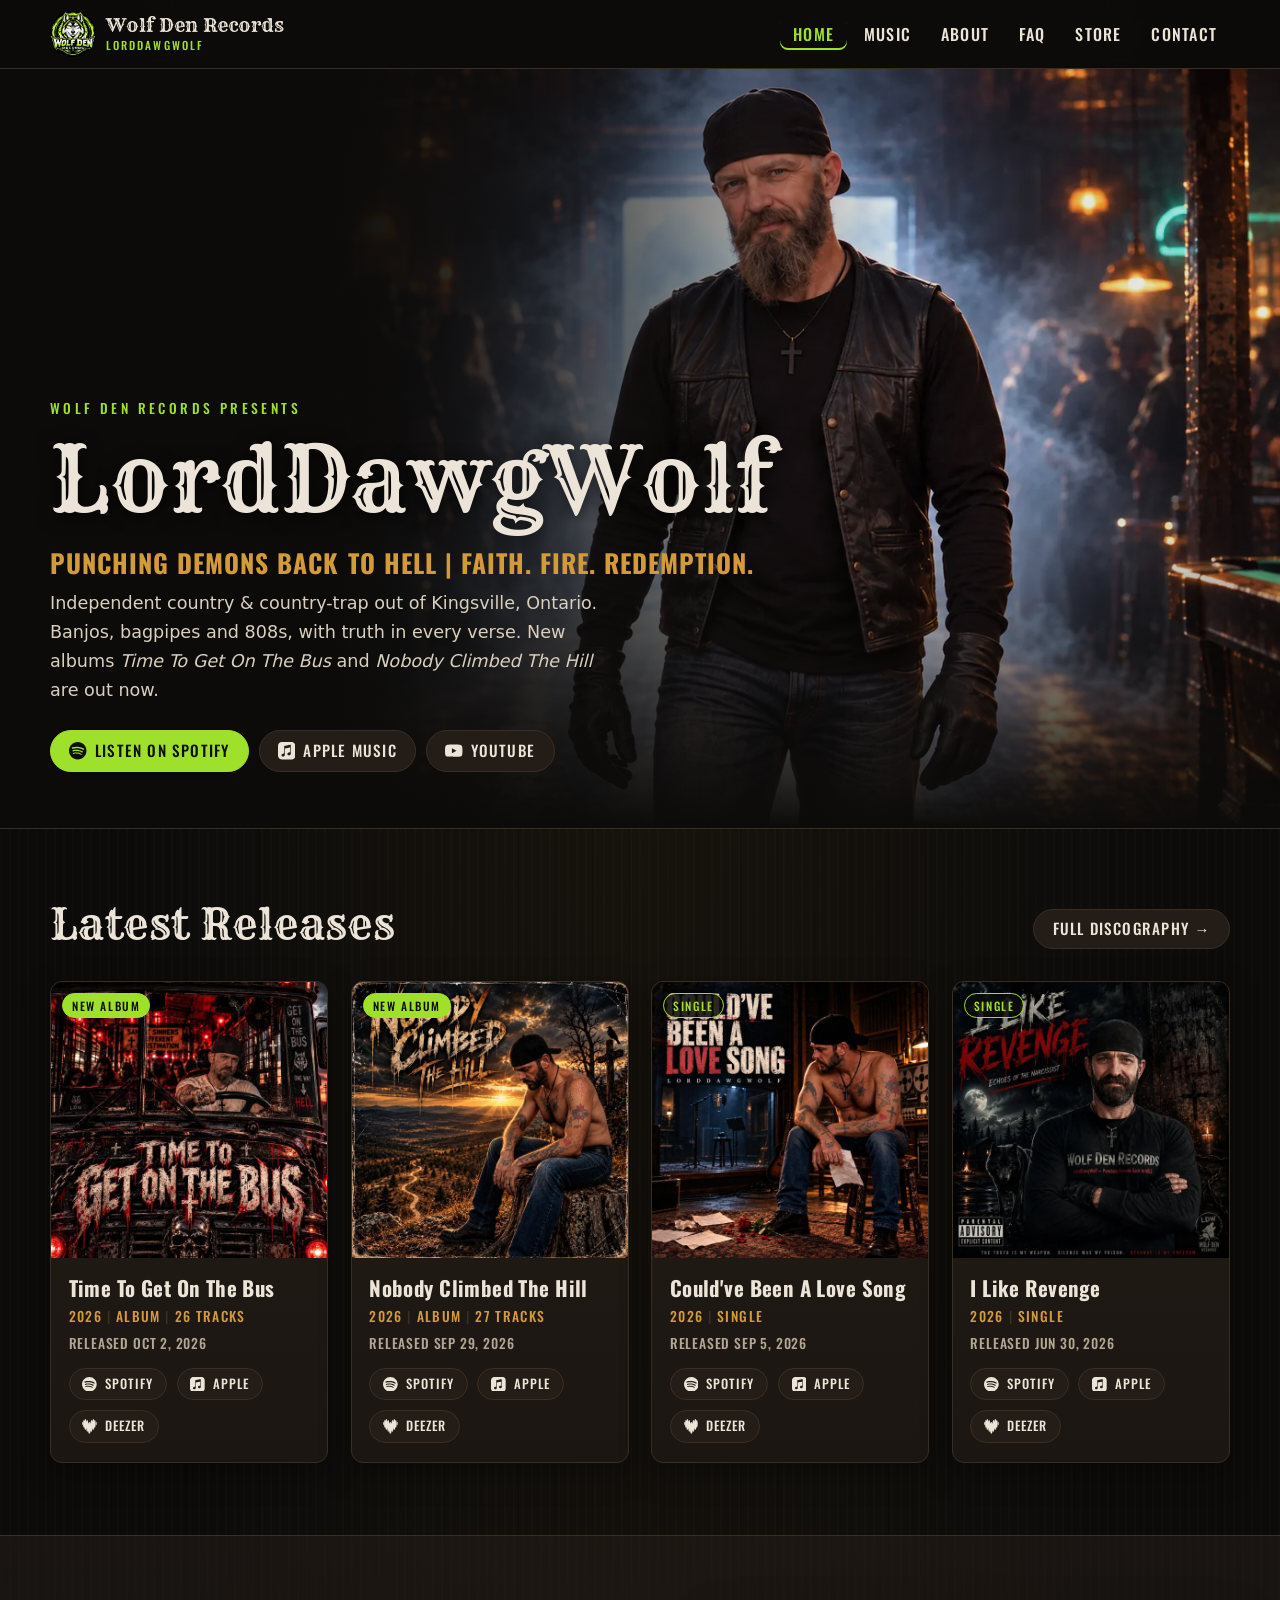
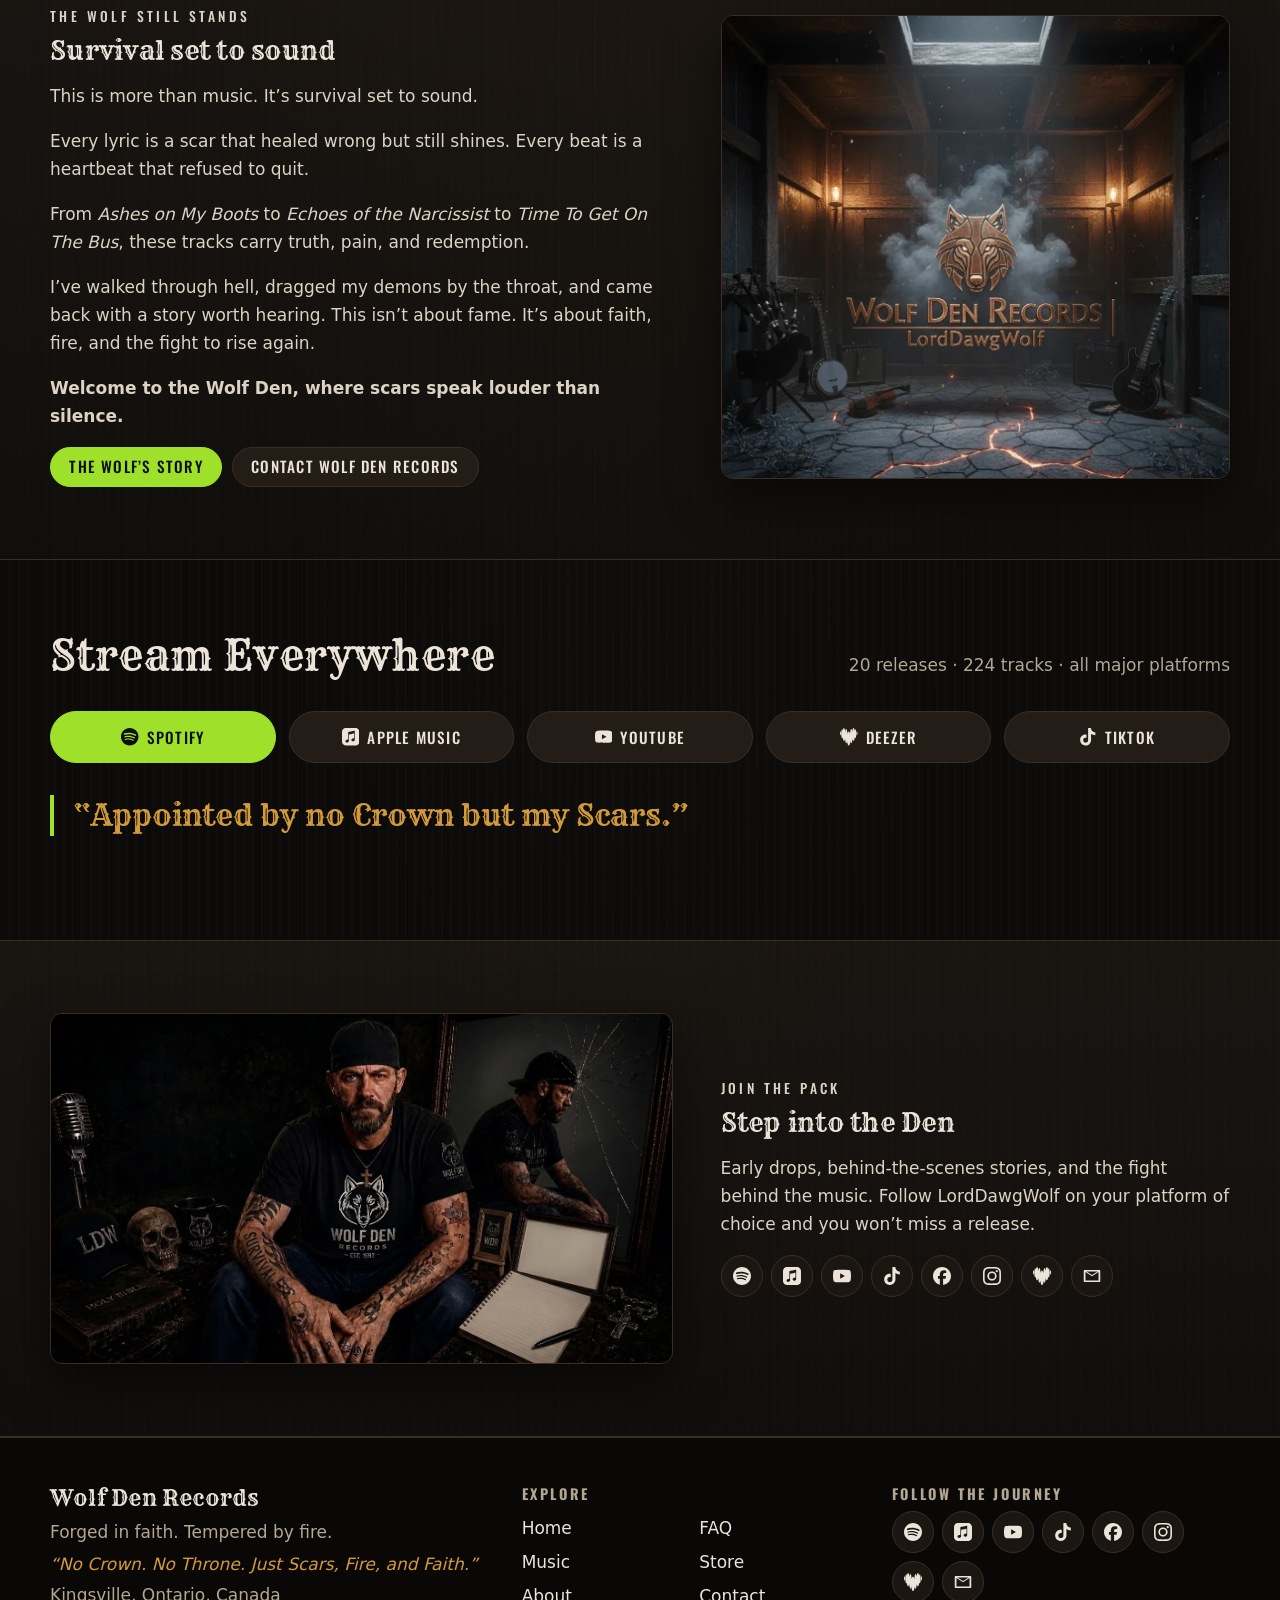
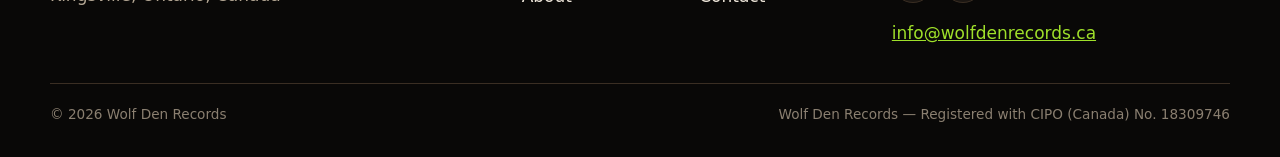
==== index.html @ fbacca32 "Wolf Den Records website" ====
<!DOCTYPE html>
<html lang="en-CA">
<head>
<meta charset="utf-8">
<meta name="viewport" content="width=device-width, initial-scale=1">
<title>LordDawgWolf | Wolf Den Records — Punching Demons Back To Hell</title>
<meta name="description" content="Wolf Den Records — LordDawgWolf delivers grit-driven hick-hop, country-rap and cinematic gospel-trap, turning pain into anthems of survival, redemption and faith with authentic storytelling and hard-hitting production.">
<link rel="canonical" href="https://wolfdenrecords.ca/">
<meta name="theme-color" content="#0c0b0a">
<meta property="og:site_name" content="Wolf Den Records">
<meta property="og:type" content="website">
<meta property="og:locale" content="en_CA">
<meta property="og:title" content="LordDawgWolf | Wolf Den Records — Punching Demons Back To Hell">
<meta property="og:description" content="Wolf Den Records — LordDawgWolf delivers grit-driven hick-hop, country-rap and cinematic gospel-trap, turning pain into anthems of survival, redemption and faith with authentic storytelling and hard-hitting production.">
<meta property="og:url" content="https://wolfdenrecords.ca/">
<meta property="og:image" content="https://wolfdenrecords.ca/assets/img/og-image.jpg">
<meta property="og:image:alt" content="LordDawgWolf standing in a smoky saloon">
<meta name="twitter:card" content="summary_large_image">
<meta name="twitter:title" content="LordDawgWolf | Wolf Den Records — Punching Demons Back To Hell">
<meta name="twitter:description" content="Wolf Den Records — LordDawgWolf delivers grit-driven hick-hop, country-rap and cinematic gospel-trap, turning pain into anthems of survival, redemption and faith with authentic storytelling and hard-hitting production.">
<meta name="twitter:image" content="https://wolfdenrecords.ca/assets/img/og-image.jpg">
<link rel="icon" href="favicon.ico" sizes="any">
<link rel="icon" type="image/png" sizes="32x32" href="assets/img/favicon-32.png">
<link rel="apple-touch-icon" href="apple-touch-icon.png">
<link rel="manifest" href="site.webmanifest">
<link rel="preload" href="assets/fonts/rye-latin.woff2" as="font" type="font/woff2" crossorigin>
<link rel="stylesheet" href="assets/css/style.css">
<script>document.documentElement.className+=' js'</script>
<script type="application/ld+json">{"@context": "https://schema.org", "@type": "MusicGroup", "name": "LordDawgWolf", "url": "https://wolfdenrecords.ca/", "image": "https://wolfdenrecords.ca/assets/img/og-image.jpg", "genre": ["Country", "Country trap", "Hick-hop"], "description": "Canadian country-trap artist from Kingsville, Ontario, blending 808s, banjo, fiddle and bagpipes into cinematic outlaw anthems about scars, faith and redemption.", "foundingLocation": {"@type": "Place", "name": "Kingsville, Ontario, Canada"}, "recordLabel": {"@type": "Organization", "name": "Wolf Den Records", "url": "https://wolfdenrecords.ca/", "email": "info@wolfdenrecords.ca"}, "sameAs": ["https://open.spotify.com/artist/54HKZPpDODuosJkeTmQR3r", "https://music.apple.com/ca/artist/lorddawgwolf/1848046424", "https://www.youtube.com/@LordDawgWolf", "https://www.deezer.com/artist/352460212", "https://www.tiktok.com/@lorddawgwolf", "https://www.facebook.com/share/1DM1rKw7Z3/", "https://www.instagram.com/lorddawgwolf"]}</script>
</head>
<body>
<a class="skip" href="#main">Skip to content</a>
<header class="site-header">
  <div class="wrap">
    <a class="brand" href="index.html" aria-label="Wolf Den Records home">
      <img src="assets/img/wolf-den-logo-160.webp" width="46" height="46" alt="">
      <span>Wolf Den Records<small>LordDawgWolf</small></span>
    </a>
    <button class="nav-toggle" aria-expanded="false" aria-controls="site-nav"><span class="bars"></span>Menu</button>
    <nav class="nav" id="site-nav" aria-label="Main">
      <ul><li><a href="index.html" aria-current="page">Home</a></li><li><a href="music.html">Music</a></li><li><a href="about.html">About</a></li><li><a href="faq.html">FAQ</a></li><li><a href="store.html">Store</a></li><li><a href="contact.html">Contact</a></li></ul>
    </nav>
  </div>
</header>
<main id="main">
<section class="hero">
  <img class="hero-bg" src="assets/img/photos/hero.webp" width="1600" height="900" alt="" fetchpriority="high">
  <div class="wrap">
    <p class="eyebrow">Wolf Den Records presents</p>
    <h1>LordDawgWolf</h1>
    <p class="tagline">Punching Demons Back To Hell | Faith. Fire. Redemption.</p>
    <p class="lede">Independent country &amp; country-trap out of Kingsville, Ontario. Banjos, bagpipes and 808s, with truth in every verse. New albums <em>Time To Get On The Bus</em> and <em>Nobody Climbed The Hill</em> are out now.</p>
    <div class="btn-row">
      <a class="btn btn-primary" href="https://open.spotify.com/artist/54HKZPpDODuosJkeTmQR3r" target="_blank" rel="noopener"><svg aria-hidden="true" focusable="false" viewBox="0 0 24 24" xmlns="http://www.w3.org/2000/svg"><path d="M12 0C5.4 0 0 5.4 0 12s5.4 12 12 12 12-5.4 12-12S18.66 0 12 0zm5.521 17.34c-.24.359-.66.48-1.021.24-2.82-1.74-6.36-2.101-10.561-1.141-.418.122-.779-.179-.899-.539-.12-.421.18-.78.54-.9 4.56-1.021 8.52-.6 11.64 1.32.42.18.479.659.301 1.02zm1.44-3.3c-.301.42-.841.6-1.262.3-3.239-1.98-8.159-2.58-11.939-1.38-.479.12-1.02-.12-1.14-.6-.12-.48.12-1.021.6-1.141C9.6 9.9 15 10.561 18.72 12.84c.361.181.54.78.241 1.2zm.12-3.36C15.24 8.4 8.82 8.16 5.16 9.301c-.6.179-1.2-.181-1.38-.721-.18-.601.18-1.2.72-1.381 4.26-1.26 11.28-1.02 15.721 1.621.539.3.719 1.02.419 1.56-.299.421-1.02.599-1.559.3z"/></svg><span>Listen on Spotify</span></a>
      <a class="btn" href="https://music.apple.com/ca/artist/lorddawgwolf/1848046424" target="_blank" rel="noopener"><svg aria-hidden="true" focusable="false" viewBox="0 0 24 24" xmlns="http://www.w3.org/2000/svg"><path d="M23.994 6.124a9.23 9.23 0 00-.24-2.19c-.317-1.31-1.062-2.31-2.18-3.043a5.022 5.022 0 00-1.877-.726 10.496 10.496 0 00-1.564-.15c-.04-.003-.083-.01-.124-.013H5.986c-.152.01-.303.017-.455.026-.747.043-1.49.123-2.193.4-1.336.53-2.3 1.452-2.865 2.78-.192.448-.292.925-.363 1.408-.056.392-.088.785-.1 1.18 0 .032-.007.062-.01.093v12.223c.01.14.017.283.027.424.05.815.154 1.624.497 2.373.65 1.42 1.738 2.353 3.234 2.801.42.127.856.187 1.293.228.555.053 1.11.06 1.667.06h11.03a12.5 12.5 0 001.57-.1c.822-.106 1.596-.35 2.295-.81a5.046 5.046 0 001.88-2.207c.186-.42.293-.87.37-1.324.113-.675.138-1.358.137-2.04-.002-3.8 0-7.595-.003-11.393zm-6.423 3.99v5.712c0 .417-.058.827-.244 1.206-.29.59-.76.962-1.388 1.14-.35.1-.706.157-1.07.173-.95.045-1.773-.6-1.943-1.536a1.88 1.88 0 011.038-2.022c.323-.16.67-.25 1.018-.324.378-.082.758-.153 1.134-.24.274-.063.457-.23.51-.516a.904.904 0 00.02-.193c0-1.815 0-3.63-.002-5.443a.725.725 0 00-.026-.185c-.04-.15-.15-.243-.304-.234-.16.01-.318.035-.475.066-.76.15-1.52.303-2.28.456l-2.325.47-1.374.278c-.016.003-.032.01-.048.013-.277.077-.377.203-.39.49-.002.042 0 .086 0 .13-.002 2.602 0 5.204-.003 7.805 0 .42-.047.836-.215 1.227-.278.64-.77 1.04-1.434 1.233-.35.1-.71.16-1.075.172-.96.036-1.755-.6-1.92-1.544-.14-.812.23-1.685 1.154-2.075.357-.15.73-.232 1.108-.31.287-.06.575-.116.86-.177.383-.083.583-.323.6-.714v-.15c0-2.96 0-5.922.002-8.882 0-.123.013-.25.042-.37.07-.285.273-.448.546-.518.255-.066.515-.112.774-.165.733-.15 1.466-.296 2.2-.444l2.27-.46c.67-.134 1.34-.27 2.01-.403.22-.043.442-.088.663-.106.31-.025.523.17.554.482.008.073.012.148.012.223.002 1.91.002 3.822 0 5.732z"/></svg><span>Apple Music</span></a>
      <a class="btn" href="https://www.youtube.com/@LordDawgWolf" target="_blank" rel="noopener"><svg aria-hidden="true" focusable="false" viewBox="0 0 24 24" xmlns="http://www.w3.org/2000/svg"><path d="M23.498 6.186a3.016 3.016 0 0 0-2.122-2.136C19.505 3.545 12 3.545 12 3.545s-7.505 0-9.377.505A3.017 3.017 0 0 0 .502 6.186C0 8.07 0 12 0 12s0 3.93.502 5.814a3.016 3.016 0 0 0 2.122 2.136c1.871.505 9.376.505 9.376.505s7.505 0 9.377-.505a3.015 3.015 0 0 0 2.122-2.136C24 15.93 24 12 24 12s0-3.93-.502-5.814zM9.545 15.568V8.432L15.818 12l-6.273 3.568z"/></svg><span>YouTube</span></a>
    </div>
  </div>
</section>

<section class="section">
  <div class="wrap">
    <div class="section-head">
      <h2>Latest Releases</h2>
      <a class="btn" href="music.html">Full discography &rarr;</a>
    </div>
    <div class="grid grid-4">
      <article class="card" data-type="album" id="time-to-get-on-the-bus">
  <div class="cover">
    <img src="assets/img/covers/time-to-get-on-the-bus.webp" width="600" height="600" alt="Time To Get On The Bus cover art" decoding="async">
    <span class="badge new">New Album</span>
  </div>
  <div class="card-body">
    <h3>Time To Get On The Bus</h3>
    <p class="meta">2026<span class="sep">|</span>Album<span class="sep">|</span>26 tracks</p>
    <p class="meta" style="color:var(--muted);letter-spacing:.06em">Released Oct 2, 2026</p>
    
    <div class="btn-row">
      <a class="btn btn-sm" href="https://open.spotify.com/album/0VPCMQKRj4ctDC8a9RQ6Iv" target="_blank" rel="noopener"><svg aria-hidden="true" focusable="false" viewBox="0 0 24 24" xmlns="http://www.w3.org/2000/svg"><path d="M12 0C5.4 0 0 5.4 0 12s5.4 12 12 12 12-5.4 12-12S18.66 0 12 0zm5.521 17.34c-.24.359-.66.48-1.021.24-2.82-1.74-6.36-2.101-10.561-1.141-.418.122-.779-.179-.899-.539-.12-.421.18-.78.54-.9 4.56-1.021 8.52-.6 11.64 1.32.42.18.479.659.301 1.02zm1.44-3.3c-.301.42-.841.6-1.262.3-3.239-1.98-8.159-2.58-11.939-1.38-.479.12-1.02-.12-1.14-.6-.12-.48.12-1.021.6-1.141C9.6 9.9 15 10.561 18.72 12.84c.361.181.54.78.241 1.2zm.12-3.36C15.24 8.4 8.82 8.16 5.16 9.301c-.6.179-1.2-.181-1.38-.721-.18-.601.18-1.2.72-1.381 4.26-1.26 11.28-1.02 15.721 1.621.539.3.719 1.02.419 1.56-.299.421-1.02.599-1.559.3z"/></svg><span>Spotify</span></a>
      <a class="btn btn-sm" href="https://music.apple.com/ca/album/6818849398" target="_blank" rel="noopener"><svg aria-hidden="true" focusable="false" viewBox="0 0 24 24" xmlns="http://www.w3.org/2000/svg"><path d="M23.994 6.124a9.23 9.23 0 00-.24-2.19c-.317-1.31-1.062-2.31-2.18-3.043a5.022 5.022 0 00-1.877-.726 10.496 10.496 0 00-1.564-.15c-.04-.003-.083-.01-.124-.013H5.986c-.152.01-.303.017-.455.026-.747.043-1.49.123-2.193.4-1.336.53-2.3 1.452-2.865 2.78-.192.448-.292.925-.363 1.408-.056.392-.088.785-.1 1.18 0 .032-.007.062-.01.093v12.223c.01.14.017.283.027.424.05.815.154 1.624.497 2.373.65 1.42 1.738 2.353 3.234 2.801.42.127.856.187 1.293.228.555.053 1.11.06 1.667.06h11.03a12.5 12.5 0 001.57-.1c.822-.106 1.596-.35 2.295-.81a5.046 5.046 0 001.88-2.207c.186-.42.293-.87.37-1.324.113-.675.138-1.358.137-2.04-.002-3.8 0-7.595-.003-11.393zm-6.423 3.99v5.712c0 .417-.058.827-.244 1.206-.29.59-.76.962-1.388 1.14-.35.1-.706.157-1.07.173-.95.045-1.773-.6-1.943-1.536a1.88 1.88 0 011.038-2.022c.323-.16.67-.25 1.018-.324.378-.082.758-.153 1.134-.24.274-.063.457-.23.51-.516a.904.904 0 00.02-.193c0-1.815 0-3.63-.002-5.443a.725.725 0 00-.026-.185c-.04-.15-.15-.243-.304-.234-.16.01-.318.035-.475.066-.76.15-1.52.303-2.28.456l-2.325.47-1.374.278c-.016.003-.032.01-.048.013-.277.077-.377.203-.39.49-.002.042 0 .086 0 .13-.002 2.602 0 5.204-.003 7.805 0 .42-.047.836-.215 1.227-.278.64-.77 1.04-1.434 1.233-.35.1-.71.16-1.075.172-.96.036-1.755-.6-1.92-1.544-.14-.812.23-1.685 1.154-2.075.357-.15.73-.232 1.108-.31.287-.06.575-.116.86-.177.383-.083.583-.323.6-.714v-.15c0-2.96 0-5.922.002-8.882 0-.123.013-.25.042-.37.07-.285.273-.448.546-.518.255-.066.515-.112.774-.165.733-.15 1.466-.296 2.2-.444l2.27-.46c.67-.134 1.34-.27 2.01-.403.22-.043.442-.088.663-.106.31-.025.523.17.554.482.008.073.012.148.012.223.002 1.91.002 3.822 0 5.732z"/></svg><span>Apple</span></a>
      <a class="btn btn-sm" href="https://www.deezer.com/album/1112443962" target="_blank" rel="noopener"><svg aria-hidden="true" focusable="false" viewBox="0 0 24 24" xmlns="http://www.w3.org/2000/svg"><path d="M.693 10.024c.381 0 .693-1.256.693-2.807 0-1.55-.312-2.807-.693-2.807C.312 4.41 0 5.666 0 7.217s.312 2.808.693 2.808ZM21.038 1.56c-.364 0-.684.805-.91 2.096C19.765 1.446 19.184 0 18.526 0c-.78 0-1.464 2.036-1.784 5-.312-2.158-.788-3.536-1.325-3.536-.745 0-1.386 2.704-1.62 6.472-.442-1.932-1.083-3.145-1.793-3.145s-1.35 1.213-1.793 3.145c-.242-3.76-.874-6.463-1.628-6.463-.537 0-1.013 1.378-1.325 3.535C6.938 2.036 6.262 0 5.474 0c-.658 0-1.247 1.447-1.602 3.665-.217-1.291-.546-2.105-.91-2.105-.675 0-1.221 2.807-1.221 6.272 0 3.466.546 6.273 1.221 6.273.277 0 .537-.476.736-1.273.32 2.928.996 4.938 1.776 4.938.606 0 1.143-1.204 1.507-3.11.251 3.622.875 6.195 1.602 6.195.46 0 .875-1.023 1.187-2.677C10.142 21.6 11 24 12.004 24c1.005 0 1.863-2.4 2.235-5.822.312 1.654.727 2.677 1.186 2.677.728 0 1.352-2.573 1.603-6.195.364 1.906.9 3.11 1.507 3.11.78 0 1.455-2.01 1.775-4.938.208.797.46 1.273.737 1.273.675 0 1.22-2.807 1.22-6.273-.008-3.457-.553-6.272-1.23-6.272ZM23.307 10.024c.381 0 .693-1.256.693-2.807 0-1.55-.312-2.807-.693-2.807-.381 0-.693 1.256-.693 2.807s.312 2.808.693 2.808Z"/></svg><span>Deezer</span></a>
    </div>
  </div>
</article><article class="card" data-type="album" id="nobody-climbed-the-hill">
  <div class="cover">
    <img src="assets/img/covers/nobody-climbed-the-hill.webp" width="600" height="600" alt="Nobody Climbed The Hill cover art" decoding="async">
    <span class="badge new">New Album</span>
  </div>
  <div class="card-body">
    <h3>Nobody Climbed The Hill</h3>
    <p class="meta">2026<span class="sep">|</span>Album<span class="sep">|</span>27 tracks</p>
    <p class="meta" style="color:var(--muted);letter-spacing:.06em">Released Sep 29, 2026</p>
    
    <div class="btn-row">
      <a class="btn btn-sm" href="https://open.spotify.com/album/1J46hDo4myG3IOfuHNoisw" target="_blank" rel="noopener"><svg aria-hidden="true" focusable="false" viewBox="0 0 24 24" xmlns="http://www.w3.org/2000/svg"><path d="M12 0C5.4 0 0 5.4 0 12s5.4 12 12 12 12-5.4 12-12S18.66 0 12 0zm5.521 17.34c-.24.359-.66.48-1.021.24-2.82-1.74-6.36-2.101-10.561-1.141-.418.122-.779-.179-.899-.539-.12-.421.18-.78.54-.9 4.56-1.021 8.52-.6 11.64 1.32.42.18.479.659.301 1.02zm1.44-3.3c-.301.42-.841.6-1.262.3-3.239-1.98-8.159-2.58-11.939-1.38-.479.12-1.02-.12-1.14-.6-.12-.48.12-1.021.6-1.141C9.6 9.9 15 10.561 18.72 12.84c.361.181.54.78.241 1.2zm.12-3.36C15.24 8.4 8.82 8.16 5.16 9.301c-.6.179-1.2-.181-1.38-.721-.18-.601.18-1.2.72-1.381 4.26-1.26 11.28-1.02 15.721 1.621.539.3.719 1.02.419 1.56-.299.421-1.02.599-1.559.3z"/></svg><span>Spotify</span></a>
      <a class="btn btn-sm" href="https://music.apple.com/ca/album/6817637876" target="_blank" rel="noopener"><svg aria-hidden="true" focusable="false" viewBox="0 0 24 24" xmlns="http://www.w3.org/2000/svg"><path d="M23.994 6.124a9.23 9.23 0 00-.24-2.19c-.317-1.31-1.062-2.31-2.18-3.043a5.022 5.022 0 00-1.877-.726 10.496 10.496 0 00-1.564-.15c-.04-.003-.083-.01-.124-.013H5.986c-.152.01-.303.017-.455.026-.747.043-1.49.123-2.193.4-1.336.53-2.3 1.452-2.865 2.78-.192.448-.292.925-.363 1.408-.056.392-.088.785-.1 1.18 0 .032-.007.062-.01.093v12.223c.01.14.017.283.027.424.05.815.154 1.624.497 2.373.65 1.42 1.738 2.353 3.234 2.801.42.127.856.187 1.293.228.555.053 1.11.06 1.667.06h11.03a12.5 12.5 0 001.57-.1c.822-.106 1.596-.35 2.295-.81a5.046 5.046 0 001.88-2.207c.186-.42.293-.87.37-1.324.113-.675.138-1.358.137-2.04-.002-3.8 0-7.595-.003-11.393zm-6.423 3.99v5.712c0 .417-.058.827-.244 1.206-.29.59-.76.962-1.388 1.14-.35.1-.706.157-1.07.173-.95.045-1.773-.6-1.943-1.536a1.88 1.88 0 011.038-2.022c.323-.16.67-.25 1.018-.324.378-.082.758-.153 1.134-.24.274-.063.457-.23.51-.516a.904.904 0 00.02-.193c0-1.815 0-3.63-.002-5.443a.725.725 0 00-.026-.185c-.04-.15-.15-.243-.304-.234-.16.01-.318.035-.475.066-.76.15-1.52.303-2.28.456l-2.325.47-1.374.278c-.016.003-.032.01-.048.013-.277.077-.377.203-.39.49-.002.042 0 .086 0 .13-.002 2.602 0 5.204-.003 7.805 0 .42-.047.836-.215 1.227-.278.64-.77 1.04-1.434 1.233-.35.1-.71.16-1.075.172-.96.036-1.755-.6-1.92-1.544-.14-.812.23-1.685 1.154-2.075.357-.15.73-.232 1.108-.31.287-.06.575-.116.86-.177.383-.083.583-.323.6-.714v-.15c0-2.96 0-5.922.002-8.882 0-.123.013-.25.042-.37.07-.285.273-.448.546-.518.255-.066.515-.112.774-.165.733-.15 1.466-.296 2.2-.444l2.27-.46c.67-.134 1.34-.27 2.01-.403.22-.043.442-.088.663-.106.31-.025.523.17.554.482.008.073.012.148.012.223.002 1.91.002 3.822 0 5.732z"/></svg><span>Apple</span></a>
      <a class="btn btn-sm" href="https://www.deezer.com/album/1109908102" target="_blank" rel="noopener"><svg aria-hidden="true" focusable="false" viewBox="0 0 24 24" xmlns="http://www.w3.org/2000/svg"><path d="M.693 10.024c.381 0 .693-1.256.693-2.807 0-1.55-.312-2.807-.693-2.807C.312 4.41 0 5.666 0 7.217s.312 2.808.693 2.808ZM21.038 1.56c-.364 0-.684.805-.91 2.096C19.765 1.446 19.184 0 18.526 0c-.78 0-1.464 2.036-1.784 5-.312-2.158-.788-3.536-1.325-3.536-.745 0-1.386 2.704-1.62 6.472-.442-1.932-1.083-3.145-1.793-3.145s-1.35 1.213-1.793 3.145c-.242-3.76-.874-6.463-1.628-6.463-.537 0-1.013 1.378-1.325 3.535C6.938 2.036 6.262 0 5.474 0c-.658 0-1.247 1.447-1.602 3.665-.217-1.291-.546-2.105-.91-2.105-.675 0-1.221 2.807-1.221 6.272 0 3.466.546 6.273 1.221 6.273.277 0 .537-.476.736-1.273.32 2.928.996 4.938 1.776 4.938.606 0 1.143-1.204 1.507-3.11.251 3.622.875 6.195 1.602 6.195.46 0 .875-1.023 1.187-2.677C10.142 21.6 11 24 12.004 24c1.005 0 1.863-2.4 2.235-5.822.312 1.654.727 2.677 1.186 2.677.728 0 1.352-2.573 1.603-6.195.364 1.906.9 3.11 1.507 3.11.78 0 1.455-2.01 1.775-4.938.208.797.46 1.273.737 1.273.675 0 1.22-2.807 1.22-6.273-.008-3.457-.553-6.272-1.23-6.272ZM23.307 10.024c.381 0 .693-1.256.693-2.807 0-1.55-.312-2.807-.693-2.807-.381 0-.693 1.256-.693 2.807s.312 2.808.693 2.808Z"/></svg><span>Deezer</span></a>
    </div>
  </div>
</article><article class="card" data-type="single" id="couldve-been-a-love-song">
  <div class="cover">
    <img src="assets/img/covers/couldve-been-a-love-song.webp" width="600" height="600" alt="Could&#x27;ve Been A Love Song cover art" decoding="async">
    <span class="badge">Single</span>
  </div>
  <div class="card-body">
    <h3>Could&#x27;ve Been A Love Song</h3>
    <p class="meta">2026<span class="sep">|</span>Single</p>
    <p class="meta" style="color:var(--muted);letter-spacing:.06em">Released Sep 5, 2026</p>
    
    <div class="btn-row">
      <a class="btn btn-sm" href="https://open.spotify.com/album/2A6qe8RYlAajyJx7Ziok0I" target="_blank" rel="noopener"><svg aria-hidden="true" focusable="false" viewBox="0 0 24 24" xmlns="http://www.w3.org/2000/svg"><path d="M12 0C5.4 0 0 5.4 0 12s5.4 12 12 12 12-5.4 12-12S18.66 0 12 0zm5.521 17.34c-.24.359-.66.48-1.021.24-2.82-1.74-6.36-2.101-10.561-1.141-.418.122-.779-.179-.899-.539-.12-.421.18-.78.54-.9 4.56-1.021 8.52-.6 11.64 1.32.42.18.479.659.301 1.02zm1.44-3.3c-.301.42-.841.6-1.262.3-3.239-1.98-8.159-2.58-11.939-1.38-.479.12-1.02-.12-1.14-.6-.12-.48.12-1.021.6-1.141C9.6 9.9 15 10.561 18.72 12.84c.361.181.54.78.241 1.2zm.12-3.36C15.24 8.4 8.82 8.16 5.16 9.301c-.6.179-1.2-.181-1.38-.721-.18-.601.18-1.2.72-1.381 4.26-1.26 11.28-1.02 15.721 1.621.539.3.719 1.02.419 1.56-.299.421-1.02.599-1.559.3z"/></svg><span>Spotify</span></a>
      <a class="btn btn-sm" href="https://music.apple.com/ca/album/6808920932" target="_blank" rel="noopener"><svg aria-hidden="true" focusable="false" viewBox="0 0 24 24" xmlns="http://www.w3.org/2000/svg"><path d="M23.994 6.124a9.23 9.23 0 00-.24-2.19c-.317-1.31-1.062-2.31-2.18-3.043a5.022 5.022 0 00-1.877-.726 10.496 10.496 0 00-1.564-.15c-.04-.003-.083-.01-.124-.013H5.986c-.152.01-.303.017-.455.026-.747.043-1.49.123-2.193.4-1.336.53-2.3 1.452-2.865 2.78-.192.448-.292.925-.363 1.408-.056.392-.088.785-.1 1.18 0 .032-.007.062-.01.093v12.223c.01.14.017.283.027.424.05.815.154 1.624.497 2.373.65 1.42 1.738 2.353 3.234 2.801.42.127.856.187 1.293.228.555.053 1.11.06 1.667.06h11.03a12.5 12.5 0 001.57-.1c.822-.106 1.596-.35 2.295-.81a5.046 5.046 0 001.88-2.207c.186-.42.293-.87.37-1.324.113-.675.138-1.358.137-2.04-.002-3.8 0-7.595-.003-11.393zm-6.423 3.99v5.712c0 .417-.058.827-.244 1.206-.29.59-.76.962-1.388 1.14-.35.1-.706.157-1.07.173-.95.045-1.773-.6-1.943-1.536a1.88 1.88 0 011.038-2.022c.323-.16.67-.25 1.018-.324.378-.082.758-.153 1.134-.24.274-.063.457-.23.51-.516a.904.904 0 00.02-.193c0-1.815 0-3.63-.002-5.443a.725.725 0 00-.026-.185c-.04-.15-.15-.243-.304-.234-.16.01-.318.035-.475.066-.76.15-1.52.303-2.28.456l-2.325.47-1.374.278c-.016.003-.032.01-.048.013-.277.077-.377.203-.39.49-.002.042 0 .086 0 .13-.002 2.602 0 5.204-.003 7.805 0 .42-.047.836-.215 1.227-.278.64-.77 1.04-1.434 1.233-.35.1-.71.16-1.075.172-.96.036-1.755-.6-1.92-1.544-.14-.812.23-1.685 1.154-2.075.357-.15.73-.232 1.108-.31.287-.06.575-.116.86-.177.383-.083.583-.323.6-.714v-.15c0-2.96 0-5.922.002-8.882 0-.123.013-.25.042-.37.07-.285.273-.448.546-.518.255-.066.515-.112.774-.165.733-.15 1.466-.296 2.2-.444l2.27-.46c.67-.134 1.34-.27 2.01-.403.22-.043.442-.088.663-.106.31-.025.523.17.554.482.008.073.012.148.012.223.002 1.91.002 3.822 0 5.732z"/></svg><span>Apple</span></a>
      <a class="btn btn-sm" href="https://www.deezer.com/album/1071551472" target="_blank" rel="noopener"><svg aria-hidden="true" focusable="false" viewBox="0 0 24 24" xmlns="http://www.w3.org/2000/svg"><path d="M.693 10.024c.381 0 .693-1.256.693-2.807 0-1.55-.312-2.807-.693-2.807C.312 4.41 0 5.666 0 7.217s.312 2.808.693 2.808ZM21.038 1.56c-.364 0-.684.805-.91 2.096C19.765 1.446 19.184 0 18.526 0c-.78 0-1.464 2.036-1.784 5-.312-2.158-.788-3.536-1.325-3.536-.745 0-1.386 2.704-1.62 6.472-.442-1.932-1.083-3.145-1.793-3.145s-1.35 1.213-1.793 3.145c-.242-3.76-.874-6.463-1.628-6.463-.537 0-1.013 1.378-1.325 3.535C6.938 2.036 6.262 0 5.474 0c-.658 0-1.247 1.447-1.602 3.665-.217-1.291-.546-2.105-.91-2.105-.675 0-1.221 2.807-1.221 6.272 0 3.466.546 6.273 1.221 6.273.277 0 .537-.476.736-1.273.32 2.928.996 4.938 1.776 4.938.606 0 1.143-1.204 1.507-3.11.251 3.622.875 6.195 1.602 6.195.46 0 .875-1.023 1.187-2.677C10.142 21.6 11 24 12.004 24c1.005 0 1.863-2.4 2.235-5.822.312 1.654.727 2.677 1.186 2.677.728 0 1.352-2.573 1.603-6.195.364 1.906.9 3.11 1.507 3.11.78 0 1.455-2.01 1.775-4.938.208.797.46 1.273.737 1.273.675 0 1.22-2.807 1.22-6.273-.008-3.457-.553-6.272-1.23-6.272ZM23.307 10.024c.381 0 .693-1.256.693-2.807 0-1.55-.312-2.807-.693-2.807-.381 0-.693 1.256-.693 2.807s.312 2.808.693 2.808Z"/></svg><span>Deezer</span></a>
    </div>
  </div>
</article><article class="card" data-type="single" id="i-like-revenge">
  <div class="cover">
    <img src="assets/img/covers/i-like-revenge.webp" width="600" height="600" alt="I Like Revenge cover art" decoding="async">
    <span class="badge">Single</span>
  </div>
  <div class="card-body">
    <h3>I Like Revenge</h3>
    <p class="meta">2026<span class="sep">|</span>Single</p>
    <p class="meta" style="color:var(--muted);letter-spacing:.06em">Released Jun 30, 2026</p>
    
    <div class="btn-row">
      <a class="btn btn-sm" href="https://open.spotify.com/album/4DhrR4mgxKsfKlfGSuA7NU" target="_blank" rel="noopener"><svg aria-hidden="true" focusable="false" viewBox="0 0 24 24" xmlns="http://www.w3.org/2000/svg"><path d="M12 0C5.4 0 0 5.4 0 12s5.4 12 12 12 12-5.4 12-12S18.66 0 12 0zm5.521 17.34c-.24.359-.66.48-1.021.24-2.82-1.74-6.36-2.101-10.561-1.141-.418.122-.779-.179-.899-.539-.12-.421.18-.78.54-.9 4.56-1.021 8.52-.6 11.64 1.32.42.18.479.659.301 1.02zm1.44-3.3c-.301.42-.841.6-1.262.3-3.239-1.98-8.159-2.58-11.939-1.38-.479.12-1.02-.12-1.14-.6-.12-.48.12-1.021.6-1.141C9.6 9.9 15 10.561 18.72 12.84c.361.181.54.78.241 1.2zm.12-3.36C15.24 8.4 8.82 8.16 5.16 9.301c-.6.179-1.2-.181-1.38-.721-.18-.601.18-1.2.72-1.381 4.26-1.26 11.28-1.02 15.721 1.621.539.3.719 1.02.419 1.56-.299.421-1.02.599-1.559.3z"/></svg><span>Spotify</span></a>
      <a class="btn btn-sm" href="https://music.apple.com/ca/album/6785386909" target="_blank" rel="noopener"><svg aria-hidden="true" focusable="false" viewBox="0 0 24 24" xmlns="http://www.w3.org/2000/svg"><path d="M23.994 6.124a9.23 9.23 0 00-.24-2.19c-.317-1.31-1.062-2.31-2.18-3.043a5.022 5.022 0 00-1.877-.726 10.496 10.496 0 00-1.564-.15c-.04-.003-.083-.01-.124-.013H5.986c-.152.01-.303.017-.455.026-.747.043-1.49.123-2.193.4-1.336.53-2.3 1.452-2.865 2.78-.192.448-.292.925-.363 1.408-.056.392-.088.785-.1 1.18 0 .032-.007.062-.01.093v12.223c.01.14.017.283.027.424.05.815.154 1.624.497 2.373.65 1.42 1.738 2.353 3.234 2.801.42.127.856.187 1.293.228.555.053 1.11.06 1.667.06h11.03a12.5 12.5 0 001.57-.1c.822-.106 1.596-.35 2.295-.81a5.046 5.046 0 001.88-2.207c.186-.42.293-.87.37-1.324.113-.675.138-1.358.137-2.04-.002-3.8 0-7.595-.003-11.393zm-6.423 3.99v5.712c0 .417-.058.827-.244 1.206-.29.59-.76.962-1.388 1.14-.35.1-.706.157-1.07.173-.95.045-1.773-.6-1.943-1.536a1.88 1.88 0 011.038-2.022c.323-.16.67-.25 1.018-.324.378-.082.758-.153 1.134-.24.274-.063.457-.23.51-.516a.904.904 0 00.02-.193c0-1.815 0-3.63-.002-5.443a.725.725 0 00-.026-.185c-.04-.15-.15-.243-.304-.234-.16.01-.318.035-.475.066-.76.15-1.52.303-2.28.456l-2.325.47-1.374.278c-.016.003-.032.01-.048.013-.277.077-.377.203-.39.49-.002.042 0 .086 0 .13-.002 2.602 0 5.204-.003 7.805 0 .42-.047.836-.215 1.227-.278.64-.77 1.04-1.434 1.233-.35.1-.71.16-1.075.172-.96.036-1.755-.6-1.92-1.544-.14-.812.23-1.685 1.154-2.075.357-.15.73-.232 1.108-.31.287-.06.575-.116.86-.177.383-.083.583-.323.6-.714v-.15c0-2.96 0-5.922.002-8.882 0-.123.013-.25.042-.37.07-.285.273-.448.546-.518.255-.066.515-.112.774-.165.733-.15 1.466-.296 2.2-.444l2.27-.46c.67-.134 1.34-.27 2.01-.403.22-.043.442-.088.663-.106.31-.025.523.17.554.482.008.073.012.148.012.223.002 1.91.002 3.822 0 5.732z"/></svg><span>Apple</span></a>
      <a class="btn btn-sm" href="https://www.deezer.com/album/1016836391" target="_blank" rel="noopener"><svg aria-hidden="true" focusable="false" viewBox="0 0 24 24" xmlns="http://www.w3.org/2000/svg"><path d="M.693 10.024c.381 0 .693-1.256.693-2.807 0-1.55-.312-2.807-.693-2.807C.312 4.41 0 5.666 0 7.217s.312 2.808.693 2.808ZM21.038 1.56c-.364 0-.684.805-.91 2.096C19.765 1.446 19.184 0 18.526 0c-.78 0-1.464 2.036-1.784 5-.312-2.158-.788-3.536-1.325-3.536-.745 0-1.386 2.704-1.62 6.472-.442-1.932-1.083-3.145-1.793-3.145s-1.35 1.213-1.793 3.145c-.242-3.76-.874-6.463-1.628-6.463-.537 0-1.013 1.378-1.325 3.535C6.938 2.036 6.262 0 5.474 0c-.658 0-1.247 1.447-1.602 3.665-.217-1.291-.546-2.105-.91-2.105-.675 0-1.221 2.807-1.221 6.272 0 3.466.546 6.273 1.221 6.273.277 0 .537-.476.736-1.273.32 2.928.996 4.938 1.776 4.938.606 0 1.143-1.204 1.507-3.11.251 3.622.875 6.195 1.602 6.195.46 0 .875-1.023 1.187-2.677C10.142 21.6 11 24 12.004 24c1.005 0 1.863-2.4 2.235-5.822.312 1.654.727 2.677 1.186 2.677.728 0 1.352-2.573 1.603-6.195.364 1.906.9 3.11 1.507 3.11.78 0 1.455-2.01 1.775-4.938.208.797.46 1.273.737 1.273.675 0 1.22-2.807 1.22-6.273-.008-3.457-.553-6.272-1.23-6.272ZM23.307 10.024c.381 0 .693-1.256.693-2.807 0-1.55-.312-2.807-.693-2.807-.381 0-.693 1.256-.693 2.807s.312 2.808.693 2.808Z"/></svg><span>Deezer</span></a>
    </div>
  </div>
</article>
    </div>
  </div>
</section>

<section class="section section-alt">
  <div class="wrap two-col">
    <div class="prose">
      <p class="eyebrow">The Wolf Still Stands</p>
      <h2>Survival set to sound</h2>
      <p>This is more than music. It&rsquo;s survival set to sound.</p>
      <p>Every lyric is a scar that healed wrong but still shines. Every beat is a heartbeat that refused to quit.</p>
      <p>From <em>Ashes on My Boots</em> to <em>Echoes of the Narcissist</em> to <em>Time To Get On The Bus</em>, these tracks carry truth, pain, and redemption.</p>
      <p>I&rsquo;ve walked through hell, dragged my demons by the throat, and came back with a story worth hearing. This isn&rsquo;t about fame. It&rsquo;s about faith, fire, and the fight to rise again.</p>
      <p><strong>Welcome to the Wolf Den, where scars speak louder than silence.</strong></p>
      <div class="btn-row"><a class="btn btn-primary" href="about.html">The Wolf&rsquo;s Story</a><a class="btn" href="contact.html">Contact Wolf Den Records</a></div>
    </div>
    <img src="assets/img/photos/theden.webp" width="1024" height="933" alt="The Wolf Den studio: a rustic barn with the Wolf Den Records wolf logo, bagpipes, banjo and guitars" loading="lazy">
  </div>
</section>

<section class="section">
  <div class="wrap">
    <div class="section-head"><h2>Stream Everywhere</h2><p>20 releases &middot; 224 tracks &middot; all major platforms</p></div>
    <div class="stream-bar"><a class="btn btn-primary" href="https://open.spotify.com/artist/54HKZPpDODuosJkeTmQR3r" target="_blank" rel="noopener"><svg aria-hidden="true" focusable="false" viewBox="0 0 24 24" xmlns="http://www.w3.org/2000/svg"><path d="M12 0C5.4 0 0 5.4 0 12s5.4 12 12 12 12-5.4 12-12S18.66 0 12 0zm5.521 17.34c-.24.359-.66.48-1.021.24-2.82-1.74-6.36-2.101-10.561-1.141-.418.122-.779-.179-.899-.539-.12-.421.18-.78.54-.9 4.56-1.021 8.52-.6 11.64 1.32.42.18.479.659.301 1.02zm1.44-3.3c-.301.42-.841.6-1.262.3-3.239-1.98-8.159-2.58-11.939-1.38-.479.12-1.02-.12-1.14-.6-.12-.48.12-1.021.6-1.141C9.6 9.9 15 10.561 18.72 12.84c.361.181.54.78.241 1.2zm.12-3.36C15.24 8.4 8.82 8.16 5.16 9.301c-.6.179-1.2-.181-1.38-.721-.18-.601.18-1.2.72-1.381 4.26-1.26 11.28-1.02 15.721 1.621.539.3.719 1.02.419 1.56-.299.421-1.02.599-1.559.3z"/></svg><span>Spotify</span></a><a class="btn" href="https://music.apple.com/ca/artist/lorddawgwolf/1848046424" target="_blank" rel="noopener"><svg aria-hidden="true" focusable="false" viewBox="0 0 24 24" xmlns="http://www.w3.org/2000/svg"><path d="M23.994 6.124a9.23 9.23 0 00-.24-2.19c-.317-1.31-1.062-2.31-2.18-3.043a5.022 5.022 0 00-1.877-.726 10.496 10.496 0 00-1.564-.15c-.04-.003-.083-.01-.124-.013H5.986c-.152.01-.303.017-.455.026-.747.043-1.49.123-2.193.4-1.336.53-2.3 1.452-2.865 2.78-.192.448-.292.925-.363 1.408-.056.392-.088.785-.1 1.18 0 .032-.007.062-.01.093v12.223c.01.14.017.283.027.424.05.815.154 1.624.497 2.373.65 1.42 1.738 2.353 3.234 2.801.42.127.856.187 1.293.228.555.053 1.11.06 1.667.06h11.03a12.5 12.5 0 001.57-.1c.822-.106 1.596-.35 2.295-.81a5.046 5.046 0 001.88-2.207c.186-.42.293-.87.37-1.324.113-.675.138-1.358.137-2.04-.002-3.8 0-7.595-.003-11.393zm-6.423 3.99v5.712c0 .417-.058.827-.244 1.206-.29.59-.76.962-1.388 1.14-.35.1-.706.157-1.07.173-.95.045-1.773-.6-1.943-1.536a1.88 1.88 0 011.038-2.022c.323-.16.67-.25 1.018-.324.378-.082.758-.153 1.134-.24.274-.063.457-.23.51-.516a.904.904 0 00.02-.193c0-1.815 0-3.63-.002-5.443a.725.725 0 00-.026-.185c-.04-.15-.15-.243-.304-.234-.16.01-.318.035-.475.066-.76.15-1.52.303-2.28.456l-2.325.47-1.374.278c-.016.003-.032.01-.048.013-.277.077-.377.203-.39.49-.002.042 0 .086 0 .13-.002 2.602 0 5.204-.003 7.805 0 .42-.047.836-.215 1.227-.278.64-.77 1.04-1.434 1.233-.35.1-.71.16-1.075.172-.96.036-1.755-.6-1.92-1.544-.14-.812.23-1.685 1.154-2.075.357-.15.73-.232 1.108-.31.287-.06.575-.116.86-.177.383-.083.583-.323.6-.714v-.15c0-2.96 0-5.922.002-8.882 0-.123.013-.25.042-.37.07-.285.273-.448.546-.518.255-.066.515-.112.774-.165.733-.15 1.466-.296 2.2-.444l2.27-.46c.67-.134 1.34-.27 2.01-.403.22-.043.442-.088.663-.106.31-.025.523.17.554.482.008.073.012.148.012.223.002 1.91.002 3.822 0 5.732z"/></svg><span>Apple Music</span></a><a class="btn" href="https://www.youtube.com/@LordDawgWolf" target="_blank" rel="noopener"><svg aria-hidden="true" focusable="false" viewBox="0 0 24 24" xmlns="http://www.w3.org/2000/svg"><path d="M23.498 6.186a3.016 3.016 0 0 0-2.122-2.136C19.505 3.545 12 3.545 12 3.545s-7.505 0-9.377.505A3.017 3.017 0 0 0 .502 6.186C0 8.07 0 12 0 12s0 3.93.502 5.814a3.016 3.016 0 0 0 2.122 2.136c1.871.505 9.376.505 9.376.505s7.505 0 9.377-.505a3.015 3.015 0 0 0 2.122-2.136C24 15.93 24 12 24 12s0-3.93-.502-5.814zM9.545 15.568V8.432L15.818 12l-6.273 3.568z"/></svg><span>YouTube</span></a><a class="btn" href="https://www.deezer.com/artist/352460212" target="_blank" rel="noopener"><svg aria-hidden="true" focusable="false" viewBox="0 0 24 24" xmlns="http://www.w3.org/2000/svg"><path d="M.693 10.024c.381 0 .693-1.256.693-2.807 0-1.55-.312-2.807-.693-2.807C.312 4.41 0 5.666 0 7.217s.312 2.808.693 2.808ZM21.038 1.56c-.364 0-.684.805-.91 2.096C19.765 1.446 19.184 0 18.526 0c-.78 0-1.464 2.036-1.784 5-.312-2.158-.788-3.536-1.325-3.536-.745 0-1.386 2.704-1.62 6.472-.442-1.932-1.083-3.145-1.793-3.145s-1.35 1.213-1.793 3.145c-.242-3.76-.874-6.463-1.628-6.463-.537 0-1.013 1.378-1.325 3.535C6.938 2.036 6.262 0 5.474 0c-.658 0-1.247 1.447-1.602 3.665-.217-1.291-.546-2.105-.91-2.105-.675 0-1.221 2.807-1.221 6.272 0 3.466.546 6.273 1.221 6.273.277 0 .537-.476.736-1.273.32 2.928.996 4.938 1.776 4.938.606 0 1.143-1.204 1.507-3.11.251 3.622.875 6.195 1.602 6.195.46 0 .875-1.023 1.187-2.677C10.142 21.6 11 24 12.004 24c1.005 0 1.863-2.4 2.235-5.822.312 1.654.727 2.677 1.186 2.677.728 0 1.352-2.573 1.603-6.195.364 1.906.9 3.11 1.507 3.11.78 0 1.455-2.01 1.775-4.938.208.797.46 1.273.737 1.273.675 0 1.22-2.807 1.22-6.273-.008-3.457-.553-6.272-1.23-6.272ZM23.307 10.024c.381 0 .693-1.256.693-2.807 0-1.55-.312-2.807-.693-2.807-.381 0-.693 1.256-.693 2.807s.312 2.808.693 2.808Z"/></svg><span>Deezer</span></a><a class="btn" href="https://www.tiktok.com/@lorddawgwolf" target="_blank" rel="noopener"><svg aria-hidden="true" focusable="false" viewBox="0 0 24 24" xmlns="http://www.w3.org/2000/svg"><path d="M12.525.02c1.31-.02 2.61-.01 3.91-.02.08 1.53.63 3.09 1.75 4.17 1.12 1.11 2.7 1.62 4.24 1.79v4.03c-1.44-.05-2.89-.35-4.2-.97-.57-.26-1.1-.59-1.62-.93-.01 2.92.01 5.84-.02 8.75-.08 1.4-.54 2.79-1.35 3.94-1.31 1.92-3.58 3.17-5.91 3.21-1.43.08-2.86-.31-4.08-1.03-2.02-1.19-3.44-3.37-3.65-5.71-.02-.5-.03-1-.01-1.49.18-1.9 1.12-3.72 2.58-4.96 1.66-1.44 3.98-2.13 6.15-1.72.02 1.48-.04 2.96-.04 4.44-.99-.32-2.15-.23-3.02.37-.63.41-1.11 1.04-1.36 1.75-.21.51-.15 1.07-.14 1.61.24 1.64 1.82 3.02 3.5 2.87 1.12-.01 2.19-.66 2.77-1.61.19-.33.4-.67.41-1.06.1-1.79.06-3.57.07-5.36.01-4.03-.01-8.05.02-12.07z"/></svg><span>TikTok</span></a></div>
    <blockquote class="quote">&ldquo;Appointed by no Crown but my Scars.&rdquo;</blockquote>
  </div>
</section>

<section class="section section-alt">
  <div class="wrap two-col">
    <img src="assets/img/photos/booth.webp" width="1365" height="768" alt="LordDawgWolf in the recording den" loading="lazy">
    <div class="prose">
      <p class="eyebrow">Join the Pack</p>
      <h2>Step into the Den</h2>
      <p>Early drops, behind-the-scenes stories, and the fight behind the music. Follow LordDawgWolf on your platform of choice and you won&rsquo;t miss a release.</p>
      <ul class="social"><li><a href="https://open.spotify.com/artist/54HKZPpDODuosJkeTmQR3r" target="_blank" rel="noopener" aria-label="Spotify" title="Spotify"><svg aria-hidden="true" focusable="false" viewBox="0 0 24 24" xmlns="http://www.w3.org/2000/svg"><path d="M12 0C5.4 0 0 5.4 0 12s5.4 12 12 12 12-5.4 12-12S18.66 0 12 0zm5.521 17.34c-.24.359-.66.48-1.021.24-2.82-1.74-6.36-2.101-10.561-1.141-.418.122-.779-.179-.899-.539-.12-.421.18-.78.54-.9 4.56-1.021 8.52-.6 11.64 1.32.42.18.479.659.301 1.02zm1.44-3.3c-.301.42-.841.6-1.262.3-3.239-1.98-8.159-2.58-11.939-1.38-.479.12-1.02-.12-1.14-.6-.12-.48.12-1.021.6-1.141C9.6 9.9 15 10.561 18.72 12.84c.361.181.54.78.241 1.2zm.12-3.36C15.24 8.4 8.82 8.16 5.16 9.301c-.6.179-1.2-.181-1.38-.721-.18-.601.18-1.2.72-1.381 4.26-1.26 11.28-1.02 15.721 1.621.539.3.719 1.02.419 1.56-.299.421-1.02.599-1.559.3z"/></svg></a></li><li><a href="https://music.apple.com/ca/artist/lorddawgwolf/1848046424" target="_blank" rel="noopener" aria-label="Apple Music" title="Apple Music"><svg aria-hidden="true" focusable="false" viewBox="0 0 24 24" xmlns="http://www.w3.org/2000/svg"><path d="M23.994 6.124a9.23 9.23 0 00-.24-2.19c-.317-1.31-1.062-2.31-2.18-3.043a5.022 5.022 0 00-1.877-.726 10.496 10.496 0 00-1.564-.15c-.04-.003-.083-.01-.124-.013H5.986c-.152.01-.303.017-.455.026-.747.043-1.49.123-2.193.4-1.336.53-2.3 1.452-2.865 2.78-.192.448-.292.925-.363 1.408-.056.392-.088.785-.1 1.18 0 .032-.007.062-.01.093v12.223c.01.14.017.283.027.424.05.815.154 1.624.497 2.373.65 1.42 1.738 2.353 3.234 2.801.42.127.856.187 1.293.228.555.053 1.11.06 1.667.06h11.03a12.5 12.5 0 001.57-.1c.822-.106 1.596-.35 2.295-.81a5.046 5.046 0 001.88-2.207c.186-.42.293-.87.37-1.324.113-.675.138-1.358.137-2.04-.002-3.8 0-7.595-.003-11.393zm-6.423 3.99v5.712c0 .417-.058.827-.244 1.206-.29.59-.76.962-1.388 1.14-.35.1-.706.157-1.07.173-.95.045-1.773-.6-1.943-1.536a1.88 1.88 0 011.038-2.022c.323-.16.67-.25 1.018-.324.378-.082.758-.153 1.134-.24.274-.063.457-.23.51-.516a.904.904 0 00.02-.193c0-1.815 0-3.63-.002-5.443a.725.725 0 00-.026-.185c-.04-.15-.15-.243-.304-.234-.16.01-.318.035-.475.066-.76.15-1.52.303-2.28.456l-2.325.47-1.374.278c-.016.003-.032.01-.048.013-.277.077-.377.203-.39.49-.002.042 0 .086 0 .13-.002 2.602 0 5.204-.003 7.805 0 .42-.047.836-.215 1.227-.278.64-.77 1.04-1.434 1.233-.35.1-.71.16-1.075.172-.96.036-1.755-.6-1.92-1.544-.14-.812.23-1.685 1.154-2.075.357-.15.73-.232 1.108-.31.287-.06.575-.116.86-.177.383-.083.583-.323.6-.714v-.15c0-2.96 0-5.922.002-8.882 0-.123.013-.25.042-.37.07-.285.273-.448.546-.518.255-.066.515-.112.774-.165.733-.15 1.466-.296 2.2-.444l2.27-.46c.67-.134 1.34-.27 2.01-.403.22-.043.442-.088.663-.106.31-.025.523.17.554.482.008.073.012.148.012.223.002 1.91.002 3.822 0 5.732z"/></svg></a></li><li><a href="https://www.youtube.com/@LordDawgWolf" target="_blank" rel="noopener" aria-label="YouTube" title="YouTube"><svg aria-hidden="true" focusable="false" viewBox="0 0 24 24" xmlns="http://www.w3.org/2000/svg"><path d="M23.498 6.186a3.016 3.016 0 0 0-2.122-2.136C19.505 3.545 12 3.545 12 3.545s-7.505 0-9.377.505A3.017 3.017 0 0 0 .502 6.186C0 8.07 0 12 0 12s0 3.93.502 5.814a3.016 3.016 0 0 0 2.122 2.136c1.871.505 9.376.505 9.376.505s7.505 0 9.377-.505a3.015 3.015 0 0 0 2.122-2.136C24 15.93 24 12 24 12s0-3.93-.502-5.814zM9.545 15.568V8.432L15.818 12l-6.273 3.568z"/></svg></a></li><li><a href="https://www.tiktok.com/@lorddawgwolf" target="_blank" rel="noopener" aria-label="TikTok" title="TikTok"><svg aria-hidden="true" focusable="false" viewBox="0 0 24 24" xmlns="http://www.w3.org/2000/svg"><path d="M12.525.02c1.31-.02 2.61-.01 3.91-.02.08 1.53.63 3.09 1.75 4.17 1.12 1.11 2.7 1.62 4.24 1.79v4.03c-1.44-.05-2.89-.35-4.2-.97-.57-.26-1.1-.59-1.62-.93-.01 2.92.01 5.84-.02 8.75-.08 1.4-.54 2.79-1.35 3.94-1.31 1.92-3.58 3.17-5.91 3.21-1.43.08-2.86-.31-4.08-1.03-2.02-1.19-3.44-3.37-3.65-5.71-.02-.5-.03-1-.01-1.49.18-1.9 1.12-3.72 2.58-4.96 1.66-1.44 3.98-2.13 6.15-1.72.02 1.48-.04 2.96-.04 4.44-.99-.32-2.15-.23-3.02.37-.63.41-1.11 1.04-1.36 1.75-.21.51-.15 1.07-.14 1.61.24 1.64 1.82 3.02 3.5 2.87 1.12-.01 2.19-.66 2.77-1.61.19-.33.4-.67.41-1.06.1-1.79.06-3.57.07-5.36.01-4.03-.01-8.05.02-12.07z"/></svg></a></li><li><a href="https://www.facebook.com/share/1DM1rKw7Z3/" target="_blank" rel="noopener" aria-label="Facebook" title="Facebook"><svg aria-hidden="true" focusable="false" viewBox="0 0 24 24" xmlns="http://www.w3.org/2000/svg"><path d="M9.101 23.691v-7.98H6.627v-3.667h2.474v-1.58c0-4.085 1.848-5.978 5.858-5.978.401 0 .955.042 1.468.103a8.68 8.68 0 0 1 1.141.195v3.325a8.623 8.623 0 0 0-.653-.036 26.805 26.805 0 0 0-.733-.009c-.707 0-1.259.096-1.675.309a1.686 1.686 0 0 0-.679.622c-.258.42-.374.995-.374 1.752v1.297h3.919l-.386 2.103-.287 1.564h-3.246v8.245C19.396 23.238 24 18.179 24 12.044c0-6.627-5.373-12-12-12s-12 5.373-12 12c0 5.628 3.874 10.35 9.101 11.647Z"/></svg></a></li><li><a href="https://www.instagram.com/lorddawgwolf" target="_blank" rel="noopener" aria-label="Instagram" title="Instagram"><svg aria-hidden="true" focusable="false" viewBox="0 0 24 24" xmlns="http://www.w3.org/2000/svg"><path d="M7.0301.084c-1.2768.0602-2.1487.264-2.911.5634-.7888.3075-1.4575.72-2.1228 1.3877-.6652.6677-1.075 1.3368-1.3802 2.127-.2954.7638-.4956 1.6365-.552 2.914-.0564 1.2775-.0689 1.6882-.0626 4.947.0062 3.2586.0206 3.6671.0825 4.9473.061 1.2765.264 2.1482.5635 2.9107.308.7889.72 1.4573 1.388 2.1228.6679.6655 1.3365 1.0743 2.1285 1.38.7632.295 1.6361.4961 2.9134.552 1.2773.056 1.6884.069 4.9462.0627 3.2578-.0062 3.668-.0207 4.9478-.0814 1.28-.0607 2.147-.2652 2.9098-.5633.7889-.3086 1.4578-.72 2.1228-1.3881.665-.6682 1.0745-1.3378 1.3795-2.1284.2957-.7632.4966-1.636.552-2.9124.056-1.2809.0692-1.6898.063-4.948-.0063-3.2583-.021-3.6668-.0817-4.9465-.0607-1.2797-.264-2.1487-.5633-2.9117-.3084-.7889-.72-1.4568-1.3876-2.1228C21.2982 1.33 20.628.9208 19.8378.6165 19.074.321 18.2017.1197 16.9244.0645 15.6471.0093 15.236-.005 11.977.0014 8.718.0076 8.31.0215 7.0301.0839m.1402 21.6932c-1.17-.0509-1.8053-.2453-2.2287-.408-.5606-.216-.96-.4771-1.3819-.895-.422-.4178-.6811-.8186-.9-1.378-.1644-.4234-.3624-1.058-.4171-2.228-.0595-1.2645-.072-1.6442-.079-4.848-.007-3.2037.0053-3.583.0607-4.848.05-1.169.2456-1.805.408-2.2282.216-.5613.4762-.96.895-1.3816.4188-.4217.8184-.6814 1.3783-.9003.423-.1651 1.0575-.3614 2.227-.4171 1.2655-.06 1.6447-.072 4.848-.079 3.2033-.007 3.5835.005 4.8495.0608 1.169.0508 1.8053.2445 2.228.408.5608.216.96.4754 1.3816.895.4217.4194.6816.8176.9005 1.3787.1653.4217.3617 1.056.4169 2.2263.0602 1.2655.0739 1.645.0796 4.848.0058 3.203-.0055 3.5834-.061 4.848-.051 1.17-.245 1.8055-.408 2.2294-.216.5604-.4763.96-.8954 1.3814-.419.4215-.8181.6811-1.3783.9-.4224.1649-1.0577.3617-2.2262.4174-1.2656.0595-1.6448.072-4.8493.079-3.2045.007-3.5825-.006-4.848-.0608M16.953 5.5864A1.44 1.44 0 1 0 18.39 4.144a1.44 1.44 0 0 0-1.437 1.4424M5.8385 12.012c.0067 3.4032 2.7706 6.1557 6.173 6.1493 3.4026-.0065 6.157-2.7701 6.1506-6.1733-.0065-3.4032-2.771-6.1565-6.174-6.1498-3.403.0067-6.156 2.771-6.1496 6.1738M8 12.0077a4 4 0 1 1 4.008 3.9921A3.9996 3.9996 0 0 1 8 12.0077"/></svg></a></li><li><a href="https://www.deezer.com/artist/352460212" target="_blank" rel="noopener" aria-label="Deezer" title="Deezer"><svg aria-hidden="true" focusable="false" viewBox="0 0 24 24" xmlns="http://www.w3.org/2000/svg"><path d="M.693 10.024c.381 0 .693-1.256.693-2.807 0-1.55-.312-2.807-.693-2.807C.312 4.41 0 5.666 0 7.217s.312 2.808.693 2.808ZM21.038 1.56c-.364 0-.684.805-.91 2.096C19.765 1.446 19.184 0 18.526 0c-.78 0-1.464 2.036-1.784 5-.312-2.158-.788-3.536-1.325-3.536-.745 0-1.386 2.704-1.62 6.472-.442-1.932-1.083-3.145-1.793-3.145s-1.35 1.213-1.793 3.145c-.242-3.76-.874-6.463-1.628-6.463-.537 0-1.013 1.378-1.325 3.535C6.938 2.036 6.262 0 5.474 0c-.658 0-1.247 1.447-1.602 3.665-.217-1.291-.546-2.105-.91-2.105-.675 0-1.221 2.807-1.221 6.272 0 3.466.546 6.273 1.221 6.273.277 0 .537-.476.736-1.273.32 2.928.996 4.938 1.776 4.938.606 0 1.143-1.204 1.507-3.11.251 3.622.875 6.195 1.602 6.195.46 0 .875-1.023 1.187-2.677C10.142 21.6 11 24 12.004 24c1.005 0 1.863-2.4 2.235-5.822.312 1.654.727 2.677 1.186 2.677.728 0 1.352-2.573 1.603-6.195.364 1.906.9 3.11 1.507 3.11.78 0 1.455-2.01 1.775-4.938.208.797.46 1.273.737 1.273.675 0 1.22-2.807 1.22-6.273-.008-3.457-.553-6.272-1.23-6.272ZM23.307 10.024c.381 0 .693-1.256.693-2.807 0-1.55-.312-2.807-.693-2.807-.381 0-.693 1.256-.693 2.807s.312 2.808.693 2.808Z"/></svg></a></li><li><a href="mailto:info@wolfdenrecords.ca" aria-label="Email Wolf Den Records" title="Email"><svg aria-hidden="true" focusable="false" viewBox="0 0 24 24" xmlns="http://www.w3.org/2000/svg"><path d="M2 4h20a1 1 0 0 1 1 1v14a1 1 0 0 1-1 1H2a1 1 0 0 1-1-1V5a1 1 0 0 1 1-1zm10 8.2L3.3 6.5V18h17.4V6.5L12 12.2zM4.6 6 12 10.8 19.4 6H4.6z"/></svg></a></li></ul>
    </div>
  </div>
</section>
</main>
<footer class="site-footer">
  <div class="wrap">
    <div class="footer-grid">
      <div>
        <h2>Wolf Den Records</h2>
        <p>Forged in faith. Tempered by fire.</p>
        <p class="motto">&ldquo;No Crown. No Throne. Just Scars, Fire, and Faith.&rdquo;</p>
        <p>Kingsville, Ontario, Canada</p>
      </div>
      <div>
        <h3>Explore</h3>
        <ul class="footer-links"><li><a href="index.html">Home</a></li><li><a href="music.html">Music</a></li><li><a href="about.html">About</a></li><li><a href="faq.html">FAQ</a></li><li><a href="store.html">Store</a></li><li><a href="contact.html">Contact</a></li></ul>
      </div>
      <div>
        <h3>Follow the Journey</h3>
        <ul class="social"><li><a href="https://open.spotify.com/artist/54HKZPpDODuosJkeTmQR3r" target="_blank" rel="noopener" aria-label="Spotify" title="Spotify"><svg aria-hidden="true" focusable="false" viewBox="0 0 24 24" xmlns="http://www.w3.org/2000/svg"><path d="M12 0C5.4 0 0 5.4 0 12s5.4 12 12 12 12-5.4 12-12S18.66 0 12 0zm5.521 17.34c-.24.359-.66.48-1.021.24-2.82-1.74-6.36-2.101-10.561-1.141-.418.122-.779-.179-.899-.539-.12-.421.18-.78.54-.9 4.56-1.021 8.52-.6 11.64 1.32.42.18.479.659.301 1.02zm1.44-3.3c-.301.42-.841.6-1.262.3-3.239-1.98-8.159-2.58-11.939-1.38-.479.12-1.02-.12-1.14-.6-.12-.48.12-1.021.6-1.141C9.6 9.9 15 10.561 18.72 12.84c.361.181.54.78.241 1.2zm.12-3.36C15.24 8.4 8.82 8.16 5.16 9.301c-.6.179-1.2-.181-1.38-.721-.18-.601.18-1.2.72-1.381 4.26-1.26 11.28-1.02 15.721 1.621.539.3.719 1.02.419 1.56-.299.421-1.02.599-1.559.3z"/></svg></a></li><li><a href="https://music.apple.com/ca/artist/lorddawgwolf/1848046424" target="_blank" rel="noopener" aria-label="Apple Music" title="Apple Music"><svg aria-hidden="true" focusable="false" viewBox="0 0 24 24" xmlns="http://www.w3.org/2000/svg"><path d="M23.994 6.124a9.23 9.23 0 00-.24-2.19c-.317-1.31-1.062-2.31-2.18-3.043a5.022 5.022 0 00-1.877-.726 10.496 10.496 0 00-1.564-.15c-.04-.003-.083-.01-.124-.013H5.986c-.152.01-.303.017-.455.026-.747.043-1.49.123-2.193.4-1.336.53-2.3 1.452-2.865 2.78-.192.448-.292.925-.363 1.408-.056.392-.088.785-.1 1.18 0 .032-.007.062-.01.093v12.223c.01.14.017.283.027.424.05.815.154 1.624.497 2.373.65 1.42 1.738 2.353 3.234 2.801.42.127.856.187 1.293.228.555.053 1.11.06 1.667.06h11.03a12.5 12.5 0 001.57-.1c.822-.106 1.596-.35 2.295-.81a5.046 5.046 0 001.88-2.207c.186-.42.293-.87.37-1.324.113-.675.138-1.358.137-2.04-.002-3.8 0-7.595-.003-11.393zm-6.423 3.99v5.712c0 .417-.058.827-.244 1.206-.29.59-.76.962-1.388 1.14-.35.1-.706.157-1.07.173-.95.045-1.773-.6-1.943-1.536a1.88 1.88 0 011.038-2.022c.323-.16.67-.25 1.018-.324.378-.082.758-.153 1.134-.24.274-.063.457-.23.51-.516a.904.904 0 00.02-.193c0-1.815 0-3.63-.002-5.443a.725.725 0 00-.026-.185c-.04-.15-.15-.243-.304-.234-.16.01-.318.035-.475.066-.76.15-1.52.303-2.28.456l-2.325.47-1.374.278c-.016.003-.032.01-.048.013-.277.077-.377.203-.39.49-.002.042 0 .086 0 .13-.002 2.602 0 5.204-.003 7.805 0 .42-.047.836-.215 1.227-.278.64-.77 1.04-1.434 1.233-.35.1-.71.16-1.075.172-.96.036-1.755-.6-1.92-1.544-.14-.812.23-1.685 1.154-2.075.357-.15.73-.232 1.108-.31.287-.06.575-.116.86-.177.383-.083.583-.323.6-.714v-.15c0-2.96 0-5.922.002-8.882 0-.123.013-.25.042-.37.07-.285.273-.448.546-.518.255-.066.515-.112.774-.165.733-.15 1.466-.296 2.2-.444l2.27-.46c.67-.134 1.34-.27 2.01-.403.22-.043.442-.088.663-.106.31-.025.523.17.554.482.008.073.012.148.012.223.002 1.91.002 3.822 0 5.732z"/></svg></a></li><li><a href="https://www.youtube.com/@LordDawgWolf" target="_blank" rel="noopener" aria-label="YouTube" title="YouTube"><svg aria-hidden="true" focusable="false" viewBox="0 0 24 24" xmlns="http://www.w3.org/2000/svg"><path d="M23.498 6.186a3.016 3.016 0 0 0-2.122-2.136C19.505 3.545 12 3.545 12 3.545s-7.505 0-9.377.505A3.017 3.017 0 0 0 .502 6.186C0 8.07 0 12 0 12s0 3.93.502 5.814a3.016 3.016 0 0 0 2.122 2.136c1.871.505 9.376.505 9.376.505s7.505 0 9.377-.505a3.015 3.015 0 0 0 2.122-2.136C24 15.93 24 12 24 12s0-3.93-.502-5.814zM9.545 15.568V8.432L15.818 12l-6.273 3.568z"/></svg></a></li><li><a href="https://www.tiktok.com/@lorddawgwolf" target="_blank" rel="noopener" aria-label="TikTok" title="TikTok"><svg aria-hidden="true" focusable="false" viewBox="0 0 24 24" xmlns="http://www.w3.org/2000/svg"><path d="M12.525.02c1.31-.02 2.61-.01 3.91-.02.08 1.53.63 3.09 1.75 4.17 1.12 1.11 2.7 1.62 4.24 1.79v4.03c-1.44-.05-2.89-.35-4.2-.97-.57-.26-1.1-.59-1.62-.93-.01 2.92.01 5.84-.02 8.75-.08 1.4-.54 2.79-1.35 3.94-1.31 1.92-3.58 3.17-5.91 3.21-1.43.08-2.86-.31-4.08-1.03-2.02-1.19-3.44-3.37-3.65-5.71-.02-.5-.03-1-.01-1.49.18-1.9 1.12-3.72 2.58-4.96 1.66-1.44 3.98-2.13 6.15-1.72.02 1.48-.04 2.96-.04 4.44-.99-.32-2.15-.23-3.02.37-.63.41-1.11 1.04-1.36 1.75-.21.51-.15 1.07-.14 1.61.24 1.64 1.82 3.02 3.5 2.87 1.12-.01 2.19-.66 2.77-1.61.19-.33.4-.67.41-1.06.1-1.79.06-3.57.07-5.36.01-4.03-.01-8.05.02-12.07z"/></svg></a></li><li><a href="https://www.facebook.com/share/1DM1rKw7Z3/" target="_blank" rel="noopener" aria-label="Facebook" title="Facebook"><svg aria-hidden="true" focusable="false" viewBox="0 0 24 24" xmlns="http://www.w3.org/2000/svg"><path d="M9.101 23.691v-7.98H6.627v-3.667h2.474v-1.58c0-4.085 1.848-5.978 5.858-5.978.401 0 .955.042 1.468.103a8.68 8.68 0 0 1 1.141.195v3.325a8.623 8.623 0 0 0-.653-.036 26.805 26.805 0 0 0-.733-.009c-.707 0-1.259.096-1.675.309a1.686 1.686 0 0 0-.679.622c-.258.42-.374.995-.374 1.752v1.297h3.919l-.386 2.103-.287 1.564h-3.246v8.245C19.396 23.238 24 18.179 24 12.044c0-6.627-5.373-12-12-12s-12 5.373-12 12c0 5.628 3.874 10.35 9.101 11.647Z"/></svg></a></li><li><a href="https://www.instagram.com/lorddawgwolf" target="_blank" rel="noopener" aria-label="Instagram" title="Instagram"><svg aria-hidden="true" focusable="false" viewBox="0 0 24 24" xmlns="http://www.w3.org/2000/svg"><path d="M7.0301.084c-1.2768.0602-2.1487.264-2.911.5634-.7888.3075-1.4575.72-2.1228 1.3877-.6652.6677-1.075 1.3368-1.3802 2.127-.2954.7638-.4956 1.6365-.552 2.914-.0564 1.2775-.0689 1.6882-.0626 4.947.0062 3.2586.0206 3.6671.0825 4.9473.061 1.2765.264 2.1482.5635 2.9107.308.7889.72 1.4573 1.388 2.1228.6679.6655 1.3365 1.0743 2.1285 1.38.7632.295 1.6361.4961 2.9134.552 1.2773.056 1.6884.069 4.9462.0627 3.2578-.0062 3.668-.0207 4.9478-.0814 1.28-.0607 2.147-.2652 2.9098-.5633.7889-.3086 1.4578-.72 2.1228-1.3881.665-.6682 1.0745-1.3378 1.3795-2.1284.2957-.7632.4966-1.636.552-2.9124.056-1.2809.0692-1.6898.063-4.948-.0063-3.2583-.021-3.6668-.0817-4.9465-.0607-1.2797-.264-2.1487-.5633-2.9117-.3084-.7889-.72-1.4568-1.3876-2.1228C21.2982 1.33 20.628.9208 19.8378.6165 19.074.321 18.2017.1197 16.9244.0645 15.6471.0093 15.236-.005 11.977.0014 8.718.0076 8.31.0215 7.0301.0839m.1402 21.6932c-1.17-.0509-1.8053-.2453-2.2287-.408-.5606-.216-.96-.4771-1.3819-.895-.422-.4178-.6811-.8186-.9-1.378-.1644-.4234-.3624-1.058-.4171-2.228-.0595-1.2645-.072-1.6442-.079-4.848-.007-3.2037.0053-3.583.0607-4.848.05-1.169.2456-1.805.408-2.2282.216-.5613.4762-.96.895-1.3816.4188-.4217.8184-.6814 1.3783-.9003.423-.1651 1.0575-.3614 2.227-.4171 1.2655-.06 1.6447-.072 4.848-.079 3.2033-.007 3.5835.005 4.8495.0608 1.169.0508 1.8053.2445 2.228.408.5608.216.96.4754 1.3816.895.4217.4194.6816.8176.9005 1.3787.1653.4217.3617 1.056.4169 2.2263.0602 1.2655.0739 1.645.0796 4.848.0058 3.203-.0055 3.5834-.061 4.848-.051 1.17-.245 1.8055-.408 2.2294-.216.5604-.4763.96-.8954 1.3814-.419.4215-.8181.6811-1.3783.9-.4224.1649-1.0577.3617-2.2262.4174-1.2656.0595-1.6448.072-4.8493.079-3.2045.007-3.5825-.006-4.848-.0608M16.953 5.5864A1.44 1.44 0 1 0 18.39 4.144a1.44 1.44 0 0 0-1.437 1.4424M5.8385 12.012c.0067 3.4032 2.7706 6.1557 6.173 6.1493 3.4026-.0065 6.157-2.7701 6.1506-6.1733-.0065-3.4032-2.771-6.1565-6.174-6.1498-3.403.0067-6.156 2.771-6.1496 6.1738M8 12.0077a4 4 0 1 1 4.008 3.9921A3.9996 3.9996 0 0 1 8 12.0077"/></svg></a></li><li><a href="https://www.deezer.com/artist/352460212" target="_blank" rel="noopener" aria-label="Deezer" title="Deezer"><svg aria-hidden="true" focusable="false" viewBox="0 0 24 24" xmlns="http://www.w3.org/2000/svg"><path d="M.693 10.024c.381 0 .693-1.256.693-2.807 0-1.55-.312-2.807-.693-2.807C.312 4.41 0 5.666 0 7.217s.312 2.808.693 2.808ZM21.038 1.56c-.364 0-.684.805-.91 2.096C19.765 1.446 19.184 0 18.526 0c-.78 0-1.464 2.036-1.784 5-.312-2.158-.788-3.536-1.325-3.536-.745 0-1.386 2.704-1.62 6.472-.442-1.932-1.083-3.145-1.793-3.145s-1.35 1.213-1.793 3.145c-.242-3.76-.874-6.463-1.628-6.463-.537 0-1.013 1.378-1.325 3.535C6.938 2.036 6.262 0 5.474 0c-.658 0-1.247 1.447-1.602 3.665-.217-1.291-.546-2.105-.91-2.105-.675 0-1.221 2.807-1.221 6.272 0 3.466.546 6.273 1.221 6.273.277 0 .537-.476.736-1.273.32 2.928.996 4.938 1.776 4.938.606 0 1.143-1.204 1.507-3.11.251 3.622.875 6.195 1.602 6.195.46 0 .875-1.023 1.187-2.677C10.142 21.6 11 24 12.004 24c1.005 0 1.863-2.4 2.235-5.822.312 1.654.727 2.677 1.186 2.677.728 0 1.352-2.573 1.603-6.195.364 1.906.9 3.11 1.507 3.11.78 0 1.455-2.01 1.775-4.938.208.797.46 1.273.737 1.273.675 0 1.22-2.807 1.22-6.273-.008-3.457-.553-6.272-1.23-6.272ZM23.307 10.024c.381 0 .693-1.256.693-2.807 0-1.55-.312-2.807-.693-2.807-.381 0-.693 1.256-.693 2.807s.312 2.808.693 2.808Z"/></svg></a></li><li><a href="mailto:info@wolfdenrecords.ca" aria-label="Email Wolf Den Records" title="Email"><svg aria-hidden="true" focusable="false" viewBox="0 0 24 24" xmlns="http://www.w3.org/2000/svg"><path d="M2 4h20a1 1 0 0 1 1 1v14a1 1 0 0 1-1 1H2a1 1 0 0 1-1-1V5a1 1 0 0 1 1-1zm10 8.2L3.3 6.5V18h17.4V6.5L12 12.2zM4.6 6 12 10.8 19.4 6H4.6z"/></svg></a></li></ul>
        <p style="margin-top:1rem"><a href="mailto:info@wolfdenrecords.ca">info@wolfdenrecords.ca</a></p>
      </div>
    </div>
    <div class="copyright">
      <span>&copy; 2026 Wolf Den Records</span>
      <span>Wolf Den Records &mdash; Registered with CIPO (Canada) No. 18309746</span>
    </div>
  </div>
</footer>
<script src="assets/js/main.js" defer></script>
</body>
</html>
---- assets/css/style.css ----
/* Wolf Den Records — dark rustic country / wolf theme. No build step. */
@font-face{font-family:"Rye";src:url("../fonts/rye-latin.woff2") format("woff2");font-weight:400;font-display:swap}
@font-face{font-family:"Oswald";src:url("../fonts/oswald-latin.woff2") format("woff2");font-weight:200 700;font-display:swap}

:root{
  --bg:#0c0b0a;
  --bg-2:#14110e;
  --panel:#1b1612;
  --panel-2:#241d17;
  --line:#3a2e23;
  --text:#ece4d8;
  --muted:#b3a693;
  --green:#9fe02a;      /* neon wolf green from the logo */
  --green-d:#6fa516;
  --amber:#d39a3a;      /* rustic leather / whiskey */
  --rust:#8c3b1e;
  --radius:12px;
  --max:1180px;
  --display:"Rye","Georgia",serif;
  --cond:"Oswald","Arial Narrow","Helvetica Neue",Arial,sans-serif;
  --body:system-ui,-apple-system,"Segoe UI",Roboto,"Helvetica Neue",Arial,sans-serif;
}
*,*::before,*::after{box-sizing:border-box}
html{scroll-behavior:smooth;-webkit-text-size-adjust:100%}
body{
  margin:0;color:var(--text);font:400 1.0625rem/1.65 var(--body);
  background-color:var(--bg);
  /* subtle wood-grain texture, pure CSS */
  background-image:
    repeating-linear-gradient(90deg,rgba(255,255,255,.012) 0 2px,transparent 2px 9px),
    repeating-linear-gradient(90deg,rgba(0,0,0,.18) 0 1px,transparent 1px 37px),
    radial-gradient(ellipse at top,rgba(211,154,58,.07),transparent 60%);
  min-height:100vh;display:flex;flex-direction:column;
}
main{flex:1}
img{max-width:100%;height:auto;display:block}
a{color:var(--green)}
a:hover{color:#c7ff5e}
:focus-visible{outline:3px solid var(--green);outline-offset:3px;border-radius:4px}
h1,h2,h3,h4{line-height:1.15;margin:0 0 .6em}
h1,h2{font-family:var(--display);font-weight:400;letter-spacing:.01em}
h3,h4{font-family:var(--cond);font-weight:700;letter-spacing:.02em}
p{margin:0 0 1em}
.wrap{width:min(100% - 2.5rem,var(--max));margin-inline:auto}
.skip{position:absolute;left:-999px;top:0;background:var(--green);color:#000;padding:.6rem 1rem;z-index:100}
.skip:focus{left:1rem;top:1rem}
.visually-hidden{position:absolute!important;width:1px;height:1px;overflow:hidden;clip:rect(0 0 0 0);white-space:nowrap}

/* ---------- Header ---------- */
.site-header{position:sticky;top:0;z-index:50;background:rgba(12,11,10,.92);backdrop-filter:blur(8px);-webkit-backdrop-filter:blur(8px);border-bottom:1px solid var(--line)}
.site-header .wrap{display:flex;align-items:center;justify-content:space-between;gap:1rem;min-height:68px}
.brand{display:flex;align-items:center;gap:.65rem;text-decoration:none;color:var(--text)}
.brand img{width:46px;height:46px;border-radius:50%}
.brand span{font-family:var(--display);font-size:1.2rem;line-height:1}
.brand small{display:block;font:500 .7rem/1.2 var(--cond);letter-spacing:.18em;text-transform:uppercase;color:var(--green);margin-top:.25rem}
.nav ul{list-style:none;margin:0;padding:0;display:flex;flex-wrap:wrap;gap:.25rem}
.nav a{display:block;padding:.5rem .8rem;border-radius:8px;text-decoration:none;color:var(--text);font:500 1rem/1 var(--cond);letter-spacing:.08em;text-transform:uppercase}
.nav a:hover{background:var(--panel-2);color:var(--green)}
.nav a[aria-current="page"]{color:var(--green);box-shadow:inset 0 -2px 0 var(--green)}
.nav-toggle{display:none;background:none;border:1px solid var(--line);color:var(--text);border-radius:8px;padding:.45rem .7rem;font:500 1rem var(--cond);letter-spacing:.08em;text-transform:uppercase;cursor:pointer}
.nav-toggle .bars{display:inline-block;width:18px;height:2px;background:currentColor;position:relative;vertical-align:middle;margin-right:.45rem}
.nav-toggle .bars::before,.nav-toggle .bars::after{content:"";position:absolute;left:0;width:18px;height:2px;background:currentColor}
.nav-toggle .bars::before{top:-6px}.nav-toggle .bars::after{top:6px}
@media (max-width:860px){
  .js .nav-toggle{display:inline-block}
  .js .nav{position:absolute;left:0;right:0;top:100%;background:var(--bg-2);border-bottom:1px solid var(--line);display:none}
  .js .nav.open{display:block}
  .js .nav ul{flex-direction:column;padding:.5rem 1.25rem 1rem}
  .js .nav a{padding:.85rem .5rem;font-size:1.1rem}
  .site-header .wrap{flex-wrap:wrap}
  html:not(.js) .nav{width:100%;padding-bottom:.5rem}
}

/* ---------- Buttons ---------- */
.btn{display:inline-flex;align-items:center;gap:.5rem;padding:.7rem 1.15rem;border-radius:999px;border:1px solid var(--line);background:var(--panel-2);color:var(--text);text-decoration:none;font:500 .95rem/1 var(--cond);letter-spacing:.08em;text-transform:uppercase;transition:transform .15s,background .15s,border-color .15s,color .15s}
.btn:hover{transform:translateY(-1px);border-color:var(--green);color:var(--green)}
.btn svg{width:1.15em;height:1.15em;fill:currentColor;flex:none}
.btn-primary{background:var(--green);border-color:var(--green);color:#0b0f05}
.btn-primary:hover{background:#b8f54a;color:#0b0f05}
.btn-sm{padding:.5rem .8rem;font-size:.8rem}
.btn-row{display:flex;flex-wrap:wrap;gap:.6rem}

/* ---------- Hero ---------- */
.hero{position:relative;isolation:isolate;min-height:min(86vh,760px);display:flex;align-items:flex-end;padding:7rem 0 3.5rem;overflow:hidden;border-bottom:1px solid var(--line)}
.hero-bg{position:absolute;inset:0;z-index:-2;width:100%;height:100%;object-fit:cover;object-position:50% 25%}
@media (min-width:900px){.hero-bg{left:auto;right:0;width:74%}}
.hero::after{content:"";position:absolute;inset:0;z-index:-1;background:
  linear-gradient(90deg,var(--bg) 0%,var(--bg) 26%,rgba(12,11,10,.75) 44%,rgba(12,11,10,.1) 70%),
  linear-gradient(0deg,var(--bg) 0%,transparent 40%)}
.eyebrow{font:500 .85rem/1.2 var(--cond);letter-spacing:.25em;text-transform:uppercase;color:var(--green);margin-bottom:.8rem}
.hero h1{font-size:clamp(2.6rem,8vw,5.6rem);margin-bottom:.15em;text-shadow:0 3px 18px rgba(0,0,0,.7)}
.hero .tagline{font:700 clamp(1.1rem,2.6vw,1.6rem)/1.3 var(--cond);letter-spacing:.04em;text-transform:uppercase;color:var(--amber);margin-bottom:.6rem}
.hero .lede{max-width:36rem;color:#d9cfbf;font-size:1.1rem}
.hero .btn-row{margin-top:1.6rem}
@media (max-width:640px){
  .hero{min-height:auto;padding-top:17rem}
  .hero-bg{object-position:50% 0;height:24rem}
  .hero::after{background:linear-gradient(0deg,var(--bg) 0%,var(--bg) calc(100% - 24rem),rgba(12,11,10,.2) calc(100% - 12rem),rgba(12,11,10,0) 100%)}
}

/* ---------- Sections ---------- */
.section{padding:4.5rem 0}
.section-alt{background:linear-gradient(180deg,rgba(36,29,23,.55),rgba(20,17,14,.55));border-block:1px solid var(--line)}
.section-head{display:flex;align-items:end;justify-content:space-between;gap:1rem;flex-wrap:wrap;margin-bottom:2rem}
.section-head h2{font-size:clamp(1.8rem,4vw,2.6rem);margin:0}
.section-head p{margin:0;color:var(--muted)}
.page-head{padding:4rem 0 2rem;border-bottom:1px solid var(--line);background:radial-gradient(ellipse at 20% 0,rgba(159,224,42,.08),transparent 60%)}
.page-head h1{font-size:clamp(2.2rem,6vw,3.6rem);margin-bottom:.3em}
.page-head p{color:var(--muted);max-width:44rem;margin:0}
.divider{height:22px;margin:2.5rem auto;max-width:280px;background:
  linear-gradient(var(--line),var(--line)) left center/40% 1px no-repeat,
  linear-gradient(var(--line),var(--line)) right center/40% 1px no-repeat,
  radial-gradient(circle,var(--green) 0 4px,transparent 5px) center/22px 22px no-repeat}
.prose{max-width:44rem}
.prose p{color:#ddd3c4}
.quote{font-family:var(--display);font-size:clamp(1.3rem,3vw,1.9rem);line-height:1.35;color:var(--amber);margin:2rem 0;padding-left:1.2rem;border-left:4px solid var(--green)}
.two-col{display:grid;grid-template-columns:1.1fr .9fr;gap:3rem;align-items:center}
.two-col img{border-radius:var(--radius);border:1px solid var(--line);box-shadow:0 20px 50px rgba(0,0,0,.5)}
@media (max-width:820px){.two-col{grid-template-columns:1fr;gap:2rem}}
.creed p{margin:.2em 0}

/* ---------- Release cards ---------- */
.grid{display:grid;gap:1.4rem;grid-template-columns:repeat(auto-fill,minmax(250px,1fr))}
.grid-4{grid-template-columns:repeat(4,1fr)}
@media (max-width:1000px){.grid-4{grid-template-columns:repeat(2,1fr)}}
@media (max-width:520px){.grid,.grid-4{grid-template-columns:1fr}}
.card{background:linear-gradient(180deg,var(--panel-2),var(--panel));border:1px solid var(--line);border-radius:var(--radius);overflow:hidden;display:flex;flex-direction:column;box-shadow:0 10px 30px rgba(0,0,0,.35);transition:border-color .2s,transform .2s}
.card:hover{border-color:#5a4632;transform:translateY(-2px)}
.card .cover{position:relative;aspect-ratio:1/1;background:#000}
.card .cover img{width:100%;height:100%;object-fit:cover}
.badge{position:absolute;top:.7rem;left:.7rem;background:rgba(12,11,10,.85);border:1px solid var(--green);color:var(--green);font:500 .72rem/1 var(--cond);letter-spacing:.14em;text-transform:uppercase;padding:.35rem .55rem;border-radius:999px}
.badge.new{background:var(--green);color:#0b0f05}
.card-body{padding:1.1rem 1.1rem 1.2rem;display:flex;flex-direction:column;gap:.55rem;flex:1}
.card h2,.card h3{font-size:1.3rem;margin:0;text-transform:none}
.meta{font:500 .85rem/1.3 var(--cond);letter-spacing:.1em;text-transform:uppercase;color:var(--amber);margin:0}
.meta .sep{color:var(--line);margin:0 .35em}
.card .btn-row{margin-top:auto;padding-top:.4rem}
.tracks{border-top:1px dashed var(--line);padding-top:.5rem;font-size:.92rem}
.tracks summary{cursor:pointer;color:var(--muted);font:500 .85rem var(--cond);letter-spacing:.08em;text-transform:uppercase;list-style:none}
.tracks summary::-webkit-details-marker{display:none}
.tracks summary::before{content:"+ ";color:var(--green)}
.tracks[open] summary::before{content:"– "}
.tracks ol{margin:.6rem 0 0;padding-left:1.6rem;color:#d6ccbc;max-height:22rem;overflow:auto}
.tracks li{padding:.08rem 0}
.tracks .e{display:inline-block;font:700 .62rem/1 var(--cond);background:#57493b;color:#fff;border-radius:3px;padding:.15rem .25rem;margin-left:.35rem;vertical-align:middle}

.filters{display:flex;gap:.5rem;flex-wrap:wrap}
.filters button{cursor:pointer}
.filters button[aria-pressed="true"]{background:var(--green);border-color:var(--green);color:#0b0f05}
.stats{display:flex;gap:2rem;flex-wrap:wrap;margin-top:1.4rem}
.stats div{font:700 2rem/1 var(--cond);color:var(--green)}
.stats span{display:block;font:500 .78rem/1.4 var(--cond);letter-spacing:.14em;text-transform:uppercase;color:var(--muted);margin-top:.3rem}

/* ---------- Streaming / social bar ---------- */
.stream-bar{display:grid;grid-template-columns:repeat(auto-fit,minmax(160px,1fr));gap:.8rem}
.stream-bar .btn{justify-content:center;padding:1rem}

/* ---------- Gallery ---------- */
.gallery{display:grid;grid-template-columns:repeat(auto-fill,minmax(220px,1fr));gap:1rem}
.gallery figure{margin:0;border-radius:var(--radius);overflow:hidden;border:1px solid var(--line);background:#000;aspect-ratio:4/5}
.gallery img{width:100%;height:100%;object-fit:cover;transition:transform .4s}
.gallery figure:hover img{transform:scale(1.04)}

/* ---------- FAQ ---------- */
.faq{max-width:52rem}
.faq details{background:var(--panel);border:1px solid var(--line);border-radius:var(--radius);margin-bottom:.9rem;padding:0 1.2rem}
.faq summary{cursor:pointer;padding:1.1rem 0;font:700 1.15rem/1.35 var(--cond);letter-spacing:.02em;list-style:none;display:flex;justify-content:space-between;gap:1rem}
.faq summary::-webkit-details-marker{display:none}
.faq summary::after{content:"+";color:var(--green);font-size:1.4rem;line-height:1}
.faq details[open] summary::after{content:"–"}
.faq details p{color:#d9cfbf;margin:0 0 1.2rem}

/* ---------- Contact ---------- */
.contact-card{background:linear-gradient(180deg,var(--panel-2),var(--panel));border:1px solid var(--line);border-radius:var(--radius);padding:2rem}
.email-big{font:700 clamp(1.3rem,4vw,2rem)/1.2 var(--cond);word-break:break-word}
.list-plain{list-style:none;padding:0;margin:0}
.list-plain li{padding:.45rem 0;border-bottom:1px dashed var(--line)}

/* ---------- Store ---------- */
.notice{border:1px solid var(--green);background:rgba(159,224,42,.07);border-radius:var(--radius);padding:1.6rem 1.8rem;max-width:52rem}
.notice h2{font-size:1.8rem}
.merch .card .cover{background:#fff}
.merch .card .cover img{object-fit:contain}
.merch h3{font-size:1.05rem}

/* ---------- Footer ---------- */
.site-footer{border-top:1px solid var(--line);background:#090807;padding:3rem 0 2rem;margin-top:0}
.footer-grid{display:grid;grid-template-columns:1.3fr 1fr 1fr;gap:2rem}
@media (max-width:820px){.footer-grid{grid-template-columns:1fr}}
.site-footer h2{font-size:1.4rem;margin-bottom:.4rem}
.site-footer h3{font-size:.9rem;letter-spacing:.18em;text-transform:uppercase;color:var(--muted)}
.site-footer p{color:var(--muted);margin:.2rem 0}
.site-footer .motto{color:var(--amber);font-style:italic}
.social{list-style:none;margin:0;padding:0;display:flex;flex-wrap:wrap;gap:.5rem}
.social a{display:inline-flex;align-items:center;justify-content:center;width:42px;height:42px;border-radius:50%;border:1px solid var(--line);color:var(--text);background:var(--panel)}
.social a:hover{border-color:var(--green);color:var(--green)}
.social svg{width:18px;height:18px;fill:currentColor}
.footer-links{list-style:none;padding:0;margin:0;columns:2}
.footer-links a{color:var(--text);text-decoration:none;line-height:2}
.footer-links a:hover{color:var(--green)}
.copyright{border-top:1px solid var(--line);margin-top:2rem;padding-top:1.2rem;font-size:.85rem;color:#8a7f70;display:flex;justify-content:space-between;flex-wrap:wrap;gap:.5rem}

/* ---------- 404 ---------- */
.notfound{text-align:center;padding:6rem 0}
.notfound h1{font-size:clamp(3rem,10vw,6rem);color:var(--green)}

@media (prefers-reduced-motion:reduce){*{transition:none!important;scroll-behavior:auto!important}}
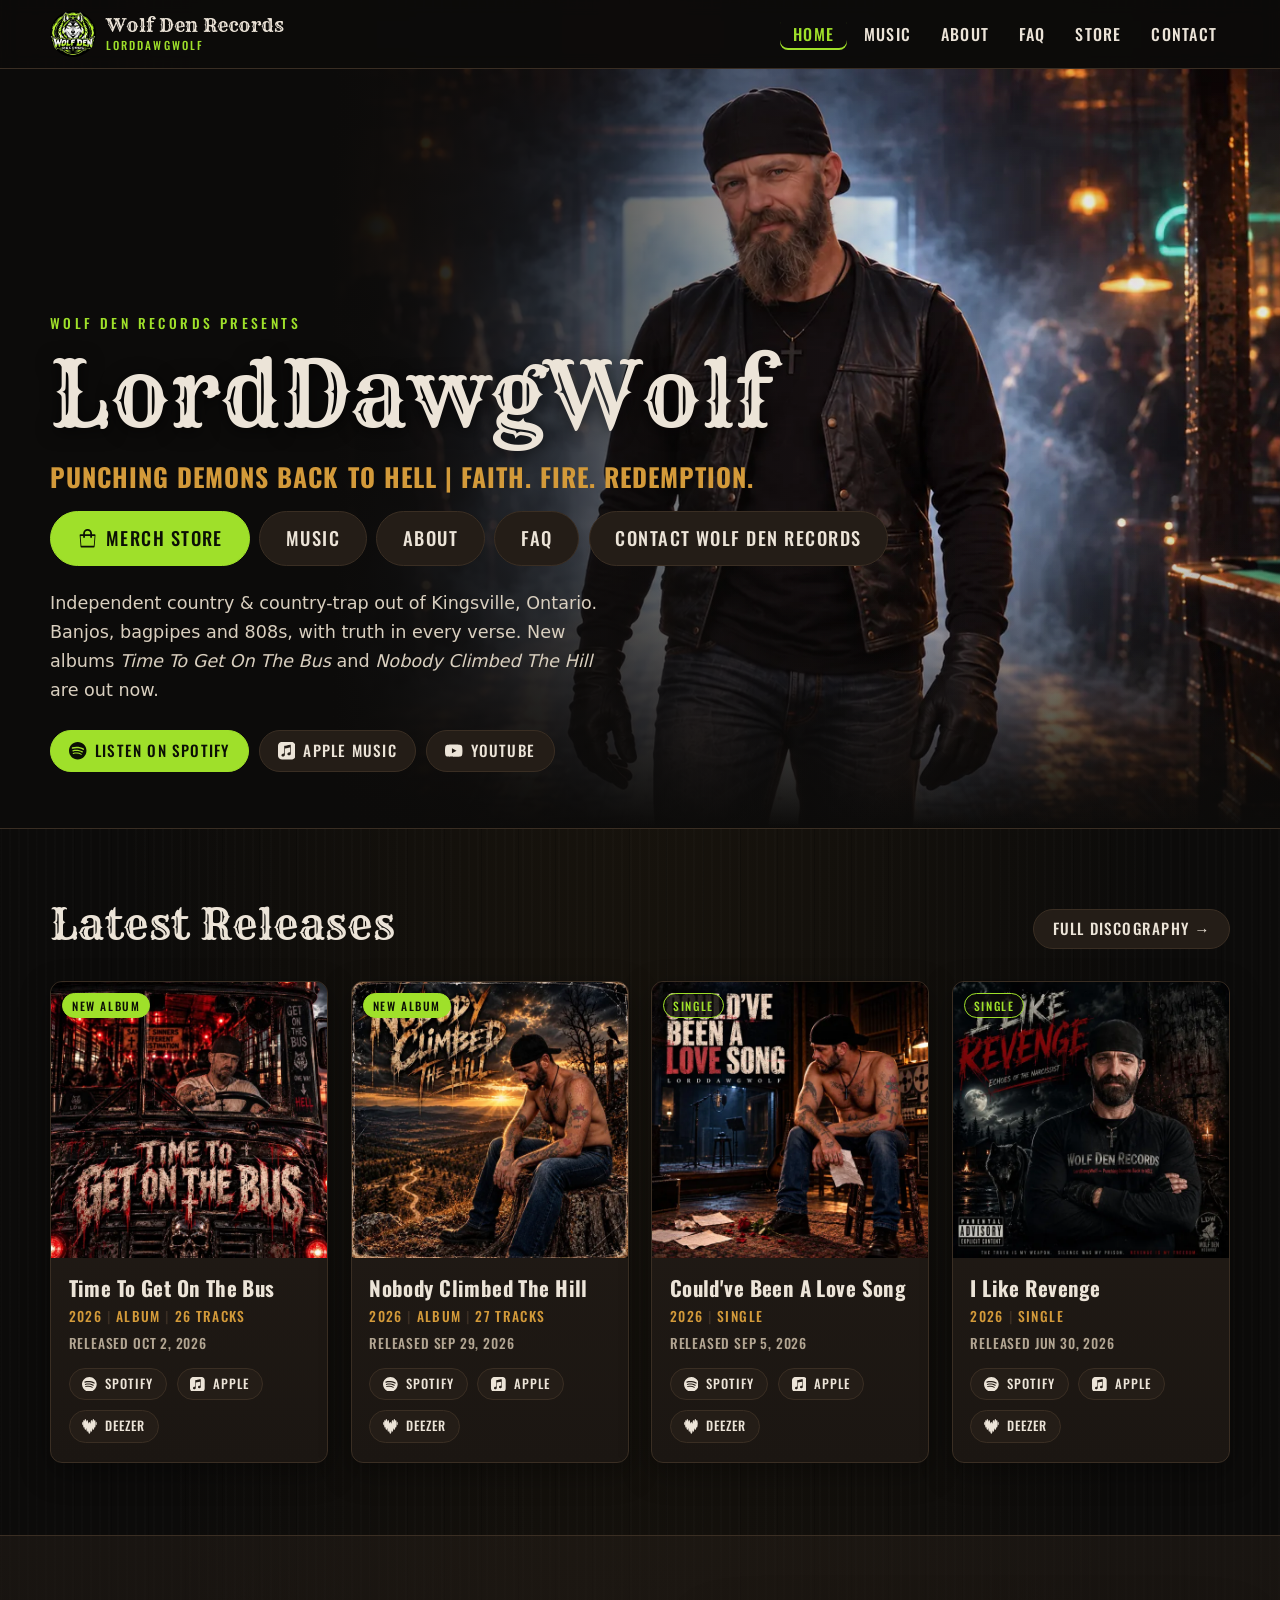
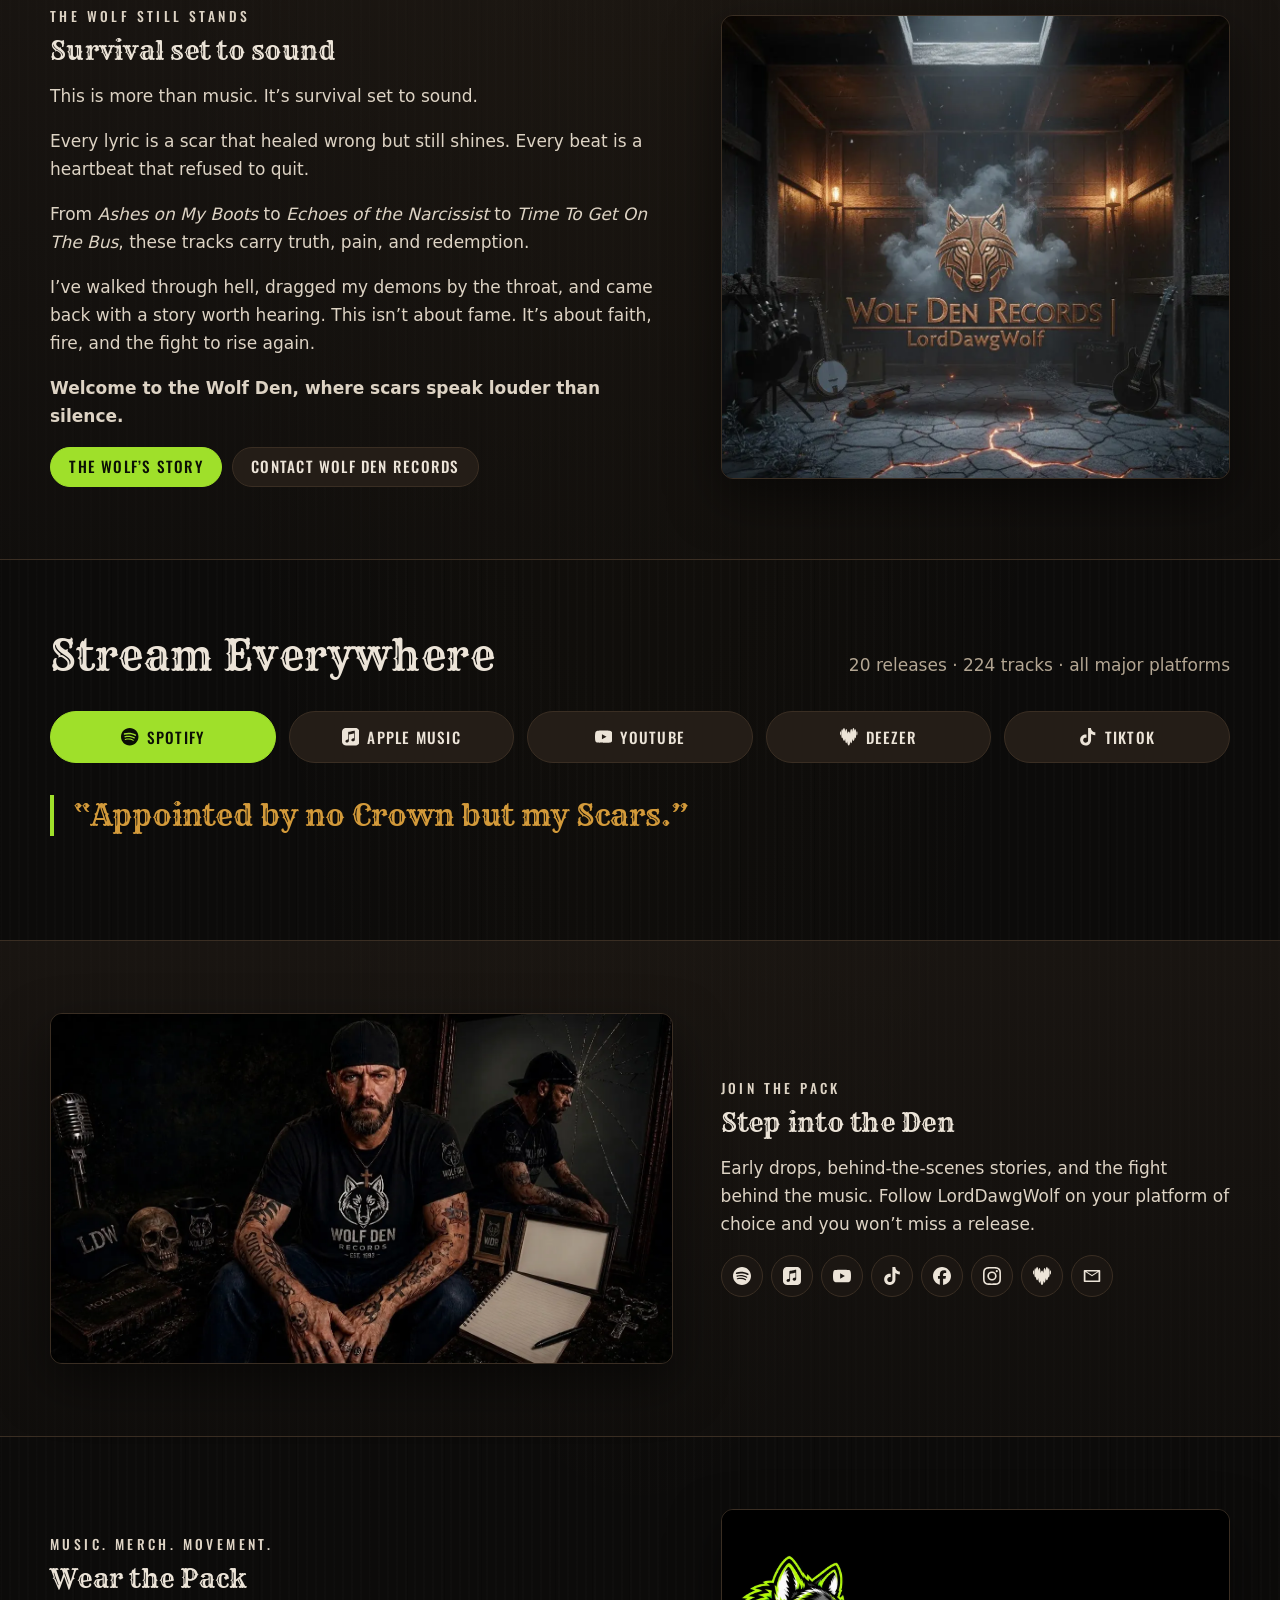
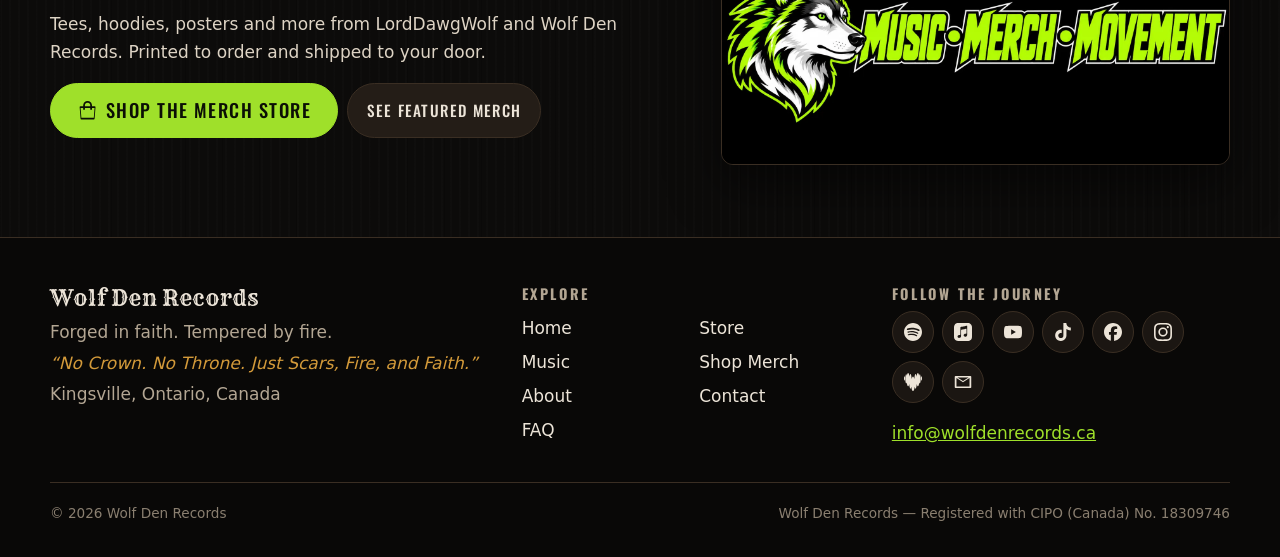
==== commit 49cadb97: "Link site to merch store" ====
--- a/index.html
+++ b/index.html
@@ -49,6 +49,7 @@
     <p class="eyebrow">Wolf Den Records presents</p>
     <h1>LordDawgWolf</h1>
     <p class="tagline">Punching Demons Back To Hell | Faith. Fire. Redemption.</p>
+    <nav class="btn-row quick-links" aria-label="Quick links"><a class="btn btn-primary btn-lg" href="https://lorddawgwolf-apparel.printify.me/" rel="noopener"><svg aria-hidden="true" focusable="false" viewBox="0 0 24 24" xmlns="http://www.w3.org/2000/svg"><path d="M7 7V6a5 5 0 0 1 10 0v1h3a1 1 0 0 1 1 1l-1 13a1 1 0 0 1-1 1H5a1 1 0 0 1-1-1L3 8a1 1 0 0 1 1-1h3zm2 0h6V6a3 3 0 0 0-6 0v1zm-4.9 2 .85 11h14.1l.85-11H17v2h-2V9H9v2H7V9H4.1z"/></svg><span>Merch Store</span></a><a class="btn btn-lg" href="music.html">Music</a><a class="btn btn-lg" href="about.html">About</a><a class="btn btn-lg" href="faq.html">FAQ</a><a class="btn btn-lg" href="contact.html">Contact Wolf Den Records</a></nav>
     <p class="lede">Independent country &amp; country-trap out of Kingsville, Ontario. Banjos, bagpipes and 808s, with truth in every verse. New albums <em>Time To Get On The Bus</em> and <em>Nobody Climbed The Hill</em> are out now.</p>
     <div class="btn-row">
       <a class="btn btn-primary" href="https://open.spotify.com/artist/54HKZPpDODuosJkeTmQR3r" target="_blank" rel="noopener"><svg aria-hidden="true" focusable="false" viewBox="0 0 24 24" xmlns="http://www.w3.org/2000/svg"><path d="M12 0C5.4 0 0 5.4 0 12s5.4 12 12 12 12-5.4 12-12S18.66 0 12 0zm5.521 17.34c-.24.359-.66.48-1.021.24-2.82-1.74-6.36-2.101-10.561-1.141-.418.122-.779-.179-.899-.539-.12-.421.18-.78.54-.9 4.56-1.021 8.52-.6 11.64 1.32.42.18.479.659.301 1.02zm1.44-3.3c-.301.42-.841.6-1.262.3-3.239-1.98-8.159-2.58-11.939-1.38-.479.12-1.02-.12-1.14-.6-.12-.48.12-1.021.6-1.141C9.6 9.9 15 10.561 18.72 12.84c.361.181.54.78.241 1.2zm.12-3.36C15.24 8.4 8.82 8.16 5.16 9.301c-.6.179-1.2-.181-1.38-.721-.18-.601.18-1.2.72-1.381 4.26-1.26 11.28-1.02 15.721 1.621.539.3.719 1.02.419 1.56-.299.421-1.02.599-1.559.3z"/></svg><span>Listen on Spotify</span></a>
@@ -169,6 +170,17 @@
     </div>
   </div>
 </section>
+<section class="section">
+  <div class="wrap two-col">
+    <div class="prose">
+      <p class="eyebrow">Music. Merch. Movement.</p>
+      <h2>Wear the Pack</h2>
+      <p>Tees, hoodies, posters and more from LordDawgWolf and Wolf Den Records. Printed to order and shipped to your door.</p>
+      <div class="btn-row"><a class="btn btn-primary btn-lg" href="https://lorddawgwolf-apparel.printify.me/" rel="noopener"><svg aria-hidden="true" focusable="false" viewBox="0 0 24 24" xmlns="http://www.w3.org/2000/svg"><path d="M7 7V6a5 5 0 0 1 10 0v1h3a1 1 0 0 1 1 1l-1 13a1 1 0 0 1-1 1H5a1 1 0 0 1-1-1L3 8a1 1 0 0 1 1-1h3zm2 0h6V6a3 3 0 0 0-6 0v1zm-4.9 2 .85 11h14.1l.85-11H17v2h-2V9H9v2H7V9H4.1z"/></svg><span>Shop the Merch Store</span></a><a class="btn" href="store.html">See featured merch</a></div>
+    </div>
+    <a href="https://lorddawgwolf-apparel.printify.me/" rel="noopener" tabindex="-1" aria-hidden="true"><img src="assets/img/photos/music-merch-movement.webp" width="1600" height="800" alt="" loading="lazy" style="border-radius:12px;border:1px solid var(--line)"></a>
+  </div>
+</section>
 </main>
 <footer class="site-footer">
   <div class="wrap">
@@ -181,7 +193,7 @@
       </div>
       <div>
         <h3>Explore</h3>
-        <ul class="footer-links"><li><a href="index.html">Home</a></li><li><a href="music.html">Music</a></li><li><a href="about.html">About</a></li><li><a href="faq.html">FAQ</a></li><li><a href="store.html">Store</a></li><li><a href="contact.html">Contact</a></li></ul>
+        <ul class="footer-links"><li><a href="index.html">Home</a></li><li><a href="music.html">Music</a></li><li><a href="about.html">About</a></li><li><a href="faq.html">FAQ</a></li><li><a href="store.html">Store</a></li><li><a href="https://lorddawgwolf-apparel.printify.me/" rel="noopener">Shop Merch</a></li><li><a href="contact.html">Contact</a></li></ul>
       </div>
       <div>
         <h3>Follow the Journey</h3>
--- a/assets/css/style.css
+++ b/assets/css/style.css
@@ -205,3 +205,13 @@
 .notfound h1{font-size:clamp(3rem,10vw,6rem);color:var(--green)}
 
 @media (prefers-reduced-motion:reduce){*{transition:none!important;scroll-behavior:auto!important}}
+.btn-lg{padding:1rem 1.6rem;font-size:1.15rem}
+.card a.cover{display:block}
+.card h3 a{color:inherit;text-decoration:none}
+.card h3 a:hover{color:var(--green)}
+.merch .meta a{color:var(--amber);text-decoration:none}
+.merch .meta a:hover{color:var(--green)}
+.small-note{margin-top:1rem;font-size:.95rem;color:var(--muted)}
+.hero .quick-links{margin:1.1rem 0 1.4rem}
+.quick-links .btn{justify-content:center}
+@media (max-width:640px){.quick-links .btn{flex:1 1 calc(50% - .6rem);padding:.9rem 1rem;font-size:1rem}.quick-links .btn-primary,.quick-links .btn:last-child{flex-basis:100%}}
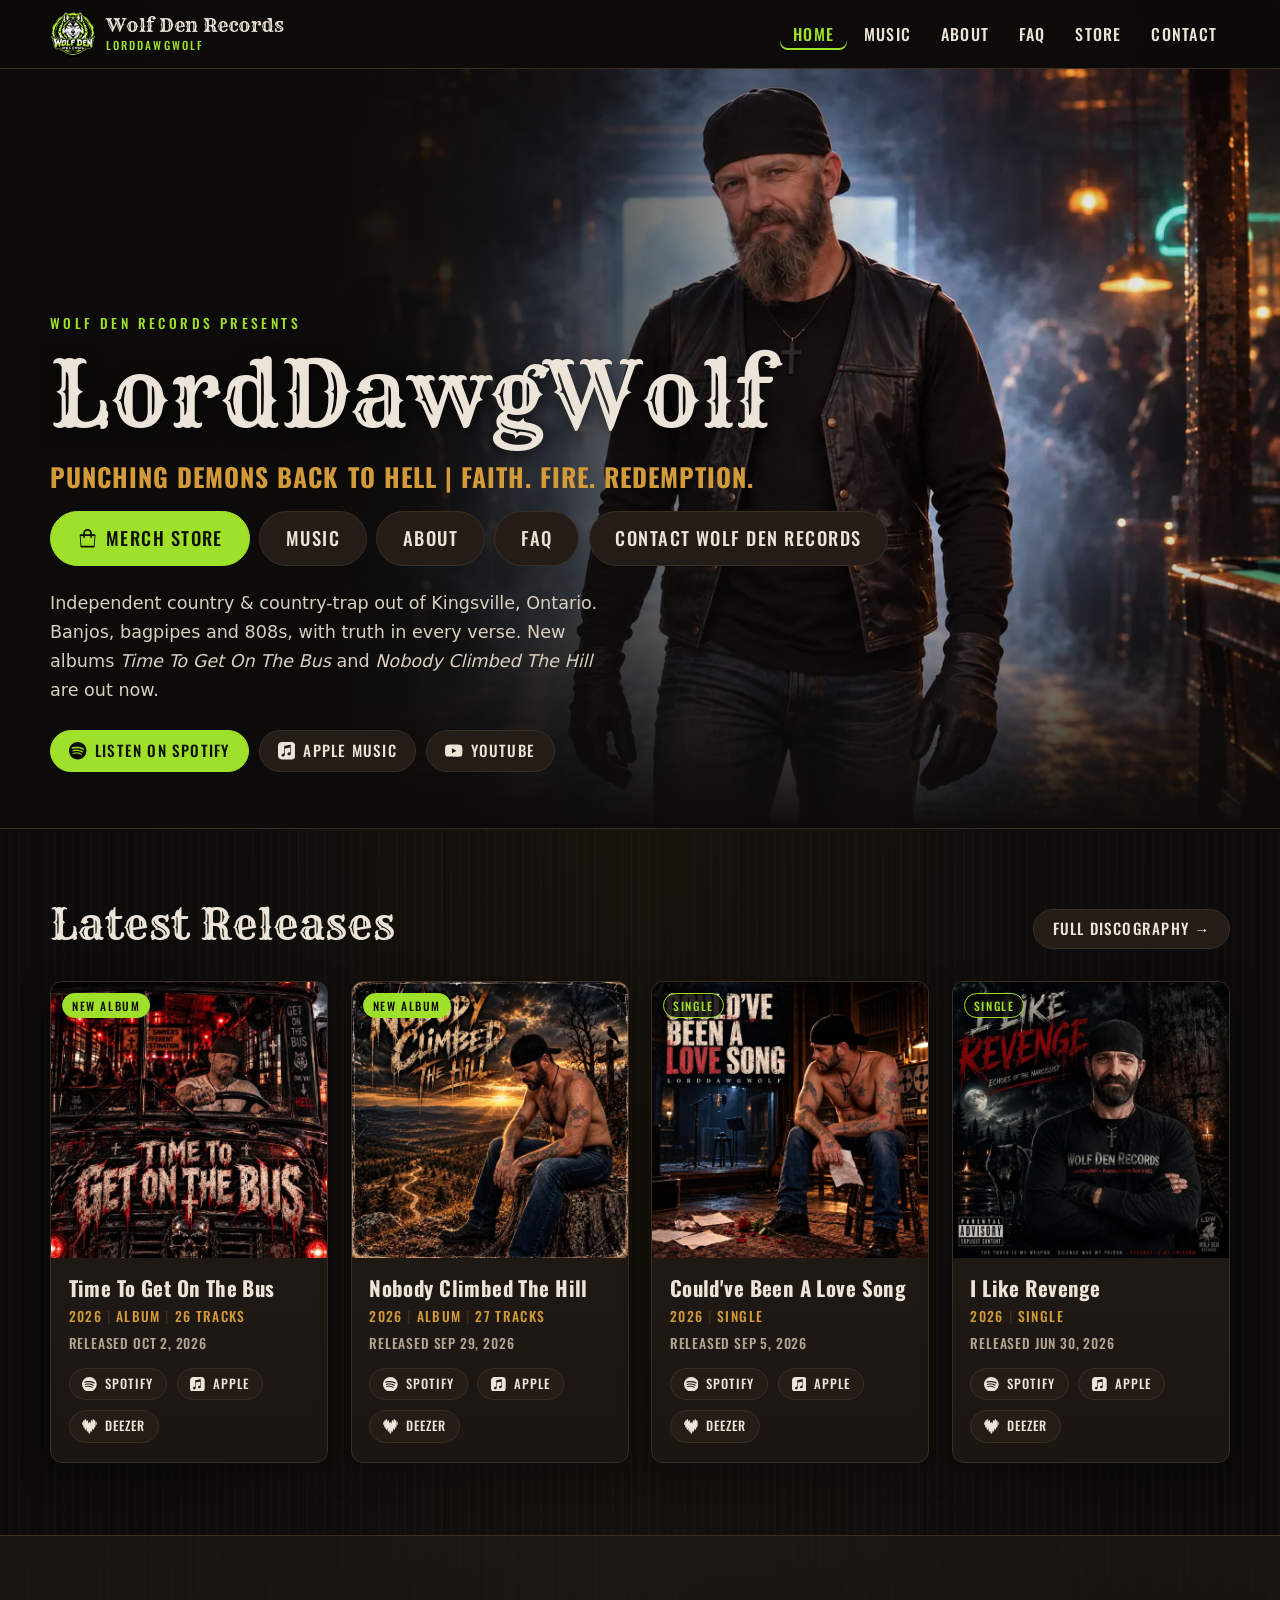
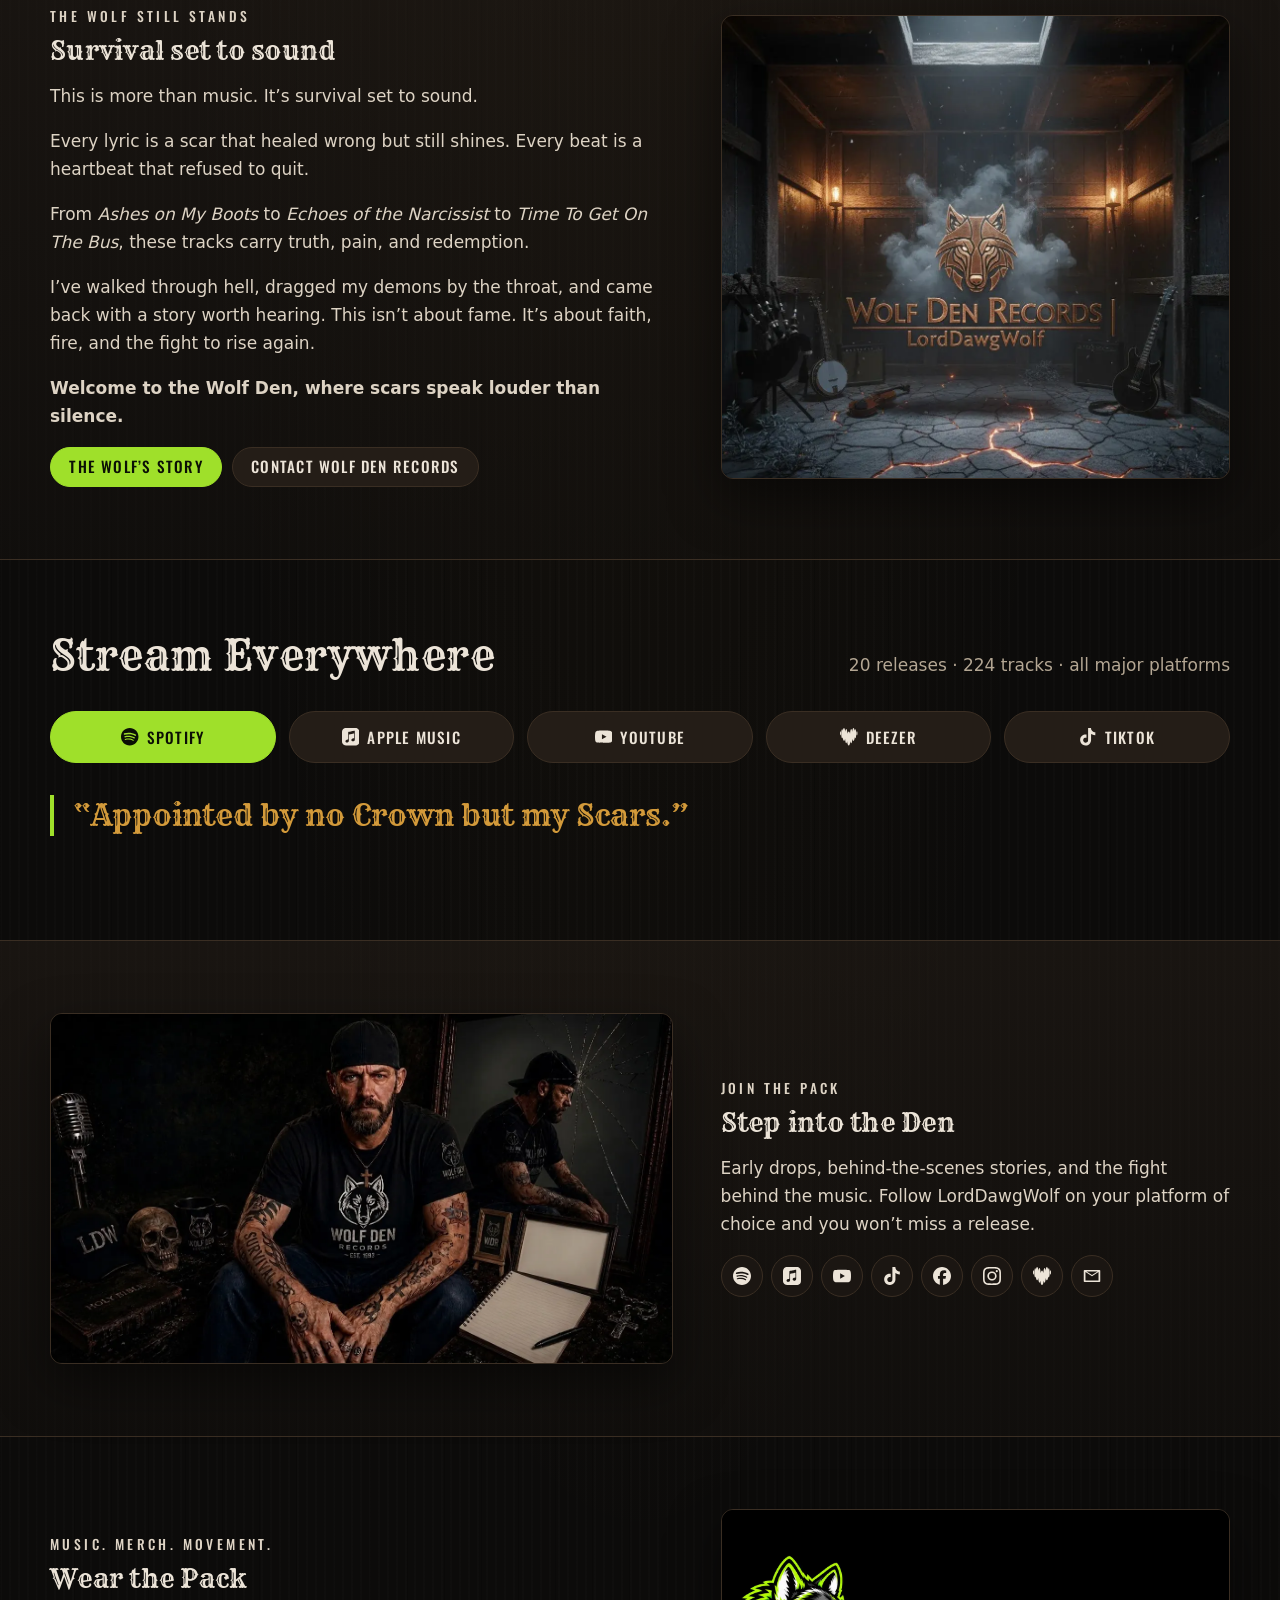
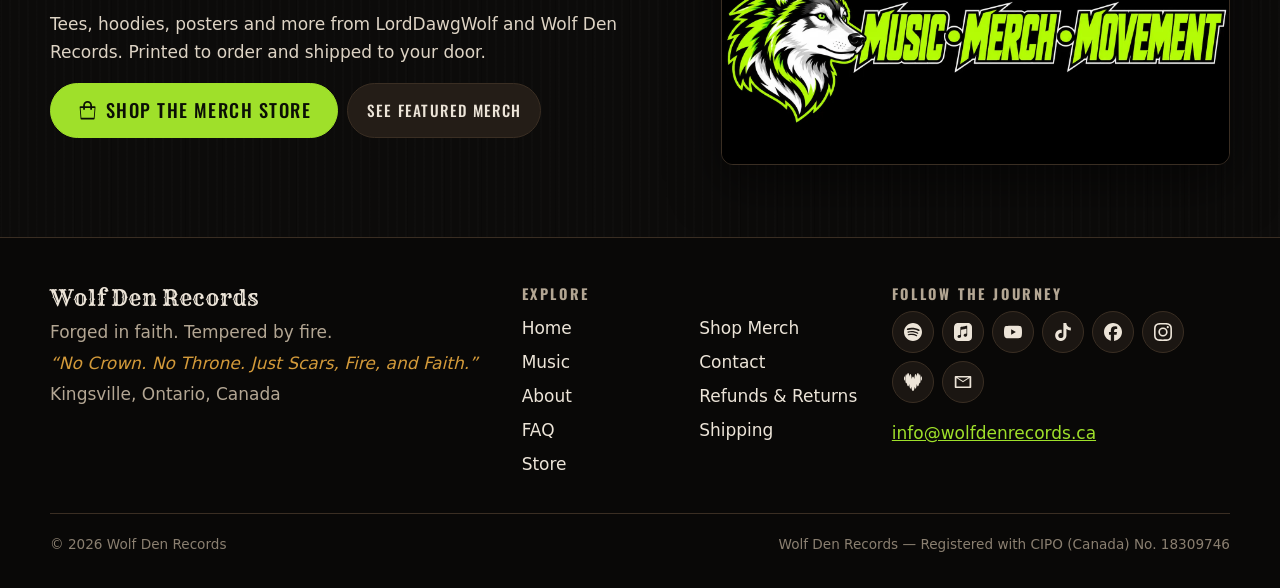
==== commit 1a2dcf92: "Add Refunds & Returns and Shipping policy pages; link from footer and store" ====
--- a/index.html
+++ b/index.html
@@ -193,7 +193,7 @@
       </div>
       <div>
         <h3>Explore</h3>
-        <ul class="footer-links"><li><a href="index.html">Home</a></li><li><a href="music.html">Music</a></li><li><a href="about.html">About</a></li><li><a href="faq.html">FAQ</a></li><li><a href="store.html">Store</a></li><li><a href="https://lorddawgwolf-apparel.printify.me/" rel="noopener">Shop Merch</a></li><li><a href="contact.html">Contact</a></li></ul>
+        <ul class="footer-links"><li><a href="index.html">Home</a></li><li><a href="music.html">Music</a></li><li><a href="about.html">About</a></li><li><a href="faq.html">FAQ</a></li><li><a href="store.html">Store</a></li><li><a href="https://lorddawgwolf-apparel.printify.me/" rel="noopener">Shop Merch</a></li><li><a href="contact.html">Contact</a></li><li><a href="refunds.html">Refunds &amp; Returns</a></li><li><a href="shipping.html">Shipping</a></li></ul>
       </div>
       <div>
         <h3>Follow the Journey</h3>
--- a/assets/css/style.css
+++ b/assets/css/style.css
@@ -215,3 +215,22 @@
 .hero .quick-links{margin:1.1rem 0 1.4rem}
 .quick-links .btn{justify-content:center}
 @media (max-width:640px){.quick-links .btn{flex:1 1 calc(50% - .6rem);padding:.9rem 1rem;font-size:1rem}.quick-links .btn-primary,.quick-links .btn:last-child{flex-basis:100%}}
+/* Store product grid (modelled on the old Squarespace store list) */
+.store-head h1{margin-bottom:.4em}
+.store-section{padding-top:2.5rem}
+.store-count{font:500 .85rem/1.2 var(--cond);letter-spacing:.2em;text-transform:uppercase;color:var(--muted);margin:0 0 1.2rem}
+.product-list{display:grid;grid-template-columns:repeat(2,minmax(0,1fr));gap:3rem 2.4rem;max-width:1100px;margin:0 auto}
+@media (max-width:1000px){.product-list{grid-template-columns:repeat(2,minmax(0,1fr))}}
+@media (max-width:720px){.product-list{grid-template-columns:repeat(2,minmax(0,1fr));gap:1.6rem .9rem}}
+.product-item{display:flex;flex-direction:column;min-width:0}
+.product-link{display:flex;flex-direction:column;flex:1;color:var(--text);text-decoration:none}
+.product-img{position:relative;aspect-ratio:1/1;background:#fff;overflow:hidden}
+.product-img img{position:absolute;inset:0;width:100%;height:100%;object-fit:cover;transition:opacity .35s ease,transform .35s ease}
+.product-img img.alt{opacity:0}
+@media (hover:hover){.product-link:hover .product-img.has-alt img.alt{opacity:1}.product-link:hover .product-img:not(.has-alt) img{transform:scale(1.03)}}
+.product-meta{padding-top:.7rem;display:flex;flex-direction:column;gap:.3rem}
+.product-title{font-size:.98rem;line-height:1.35;color:var(--text)}
+.product-link:hover .product-title{color:var(--green)}
+.product-price{font:500 .95rem/1.2 var(--cond);letter-spacing:.06em;color:var(--amber)}
+.product-btn{margin-top:.8rem;justify-content:center;width:100%}
+@media (max-width:720px){.product-title{font-size:.88rem}.product-btn{font-size:.72rem;padding:.55rem .5rem}}
